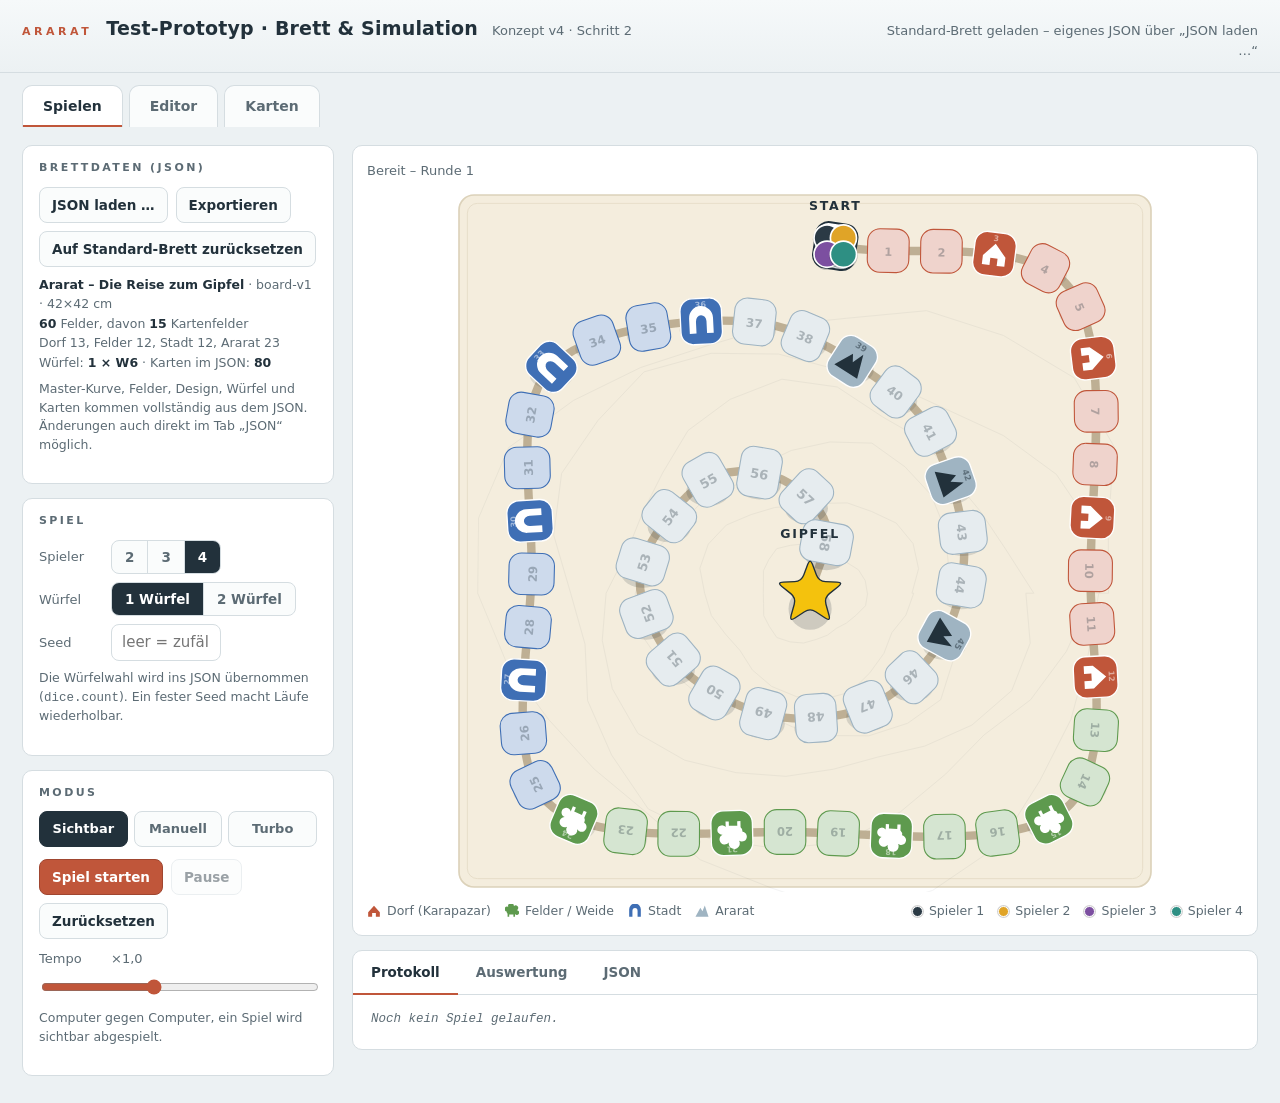
==== simulation/index.html @ 4f0203dd "Editor: Randlinie bis Faktor 6 erlauben - Slider Randlinie (edStrokeWidth) max von 300 auf 600 erhoe" ====
<!DOCTYPE html>
<html lang="de">
<head>
<meta charset="UTF-8">
<meta name="viewport" content="width=device-width, initial-scale=1.0">
<title>Ararat – Test-Prototyp</title>
<style>
/* =========================================================
   css/stil.css  ·  Ararat Test-Prototyp
   Aus index.html ausgelagert, plus Navigation und Ansichten.
   ========================================================= */
  :root {
    --gletscher: #ECF1F3;      /* App-Hintergrund: kühles Hochgebirgslicht */
    --panel: #FFFFFF;
    --basalt: #22313B;         /* Tinte */
    --basalt-60: #5C6B74;
    --linie: #D5DDE1;
    --akzent: #C0563A;         /* Terrakotta, aus dem Spiel (Zone Dorf) */
    --akzent-dunkel: #A04630;
    --pergament: #F4EDDD;      /* Spielfläche */
    --pergament-rand: #DCD2BA;
    --gruen: #5E9A4E;
    --blau: #3F6FB5;
    --schnee: #9FB4C2;
    --ok: #3E7D4F;
    --warn: #A2542F;
    --radius: 10px;
    --mono: ui-monospace, "SF Mono", Menlo, Consolas, monospace;
  }
  * { box-sizing: border-box; }
  html, body { margin: 0; padding: 0; }
  body {
    background: var(--gletscher);
    color: var(--basalt);
    font: 15px/1.5 system-ui, -apple-system, "Segoe UI", sans-serif;
    min-height: 100vh;
  }
  button { font: inherit; }

  header.topbar {
    display: flex; align-items: baseline; gap: 14px; flex-wrap: wrap;
    padding: 14px 22px 12px;
    border-bottom: 1px solid var(--linie);
    background: linear-gradient(to bottom, #F6F9FA, var(--gletscher));
  }
  .eyebrow {
    font-size: 11px; letter-spacing: 0.32em; text-transform: uppercase;
    color: var(--akzent); font-weight: 700;
  }
  h1 { font-size: 19px; font-weight: 650; margin: 0; letter-spacing: 0.01em; }
  .topbar .sub { color: var(--basalt-60); font-size: 13px; }
  .topbar .spacer { flex: 1; }
  #status {
    font-size: 13px; color: var(--basalt-60); font-variant-numeric: tabular-nums;
    max-width: 46ch; text-align: right;
  }
  #status.ok { color: var(--ok); }
  #status.fehler { color: var(--warn); }

  .layout {
    display: grid; grid-template-columns: 312px minmax(0, 1fr);
    gap: 18px; padding: 18px 22px 28px; align-items: start;
    max-width: 1480px; margin: 0 auto;
  }
  @media (max-width: 960px) { .layout { grid-template-columns: 1fr; } }

  aside.steuerung { display: flex; flex-direction: column; gap: 14px; }
  .block {
    background: var(--panel); border: 1px solid var(--linie);
    border-radius: var(--radius); padding: 14px 16px 16px;
  }
  .block h2 {
    margin: 0 0 10px; font-size: 11px; font-weight: 700;
    letter-spacing: 0.22em; text-transform: uppercase; color: var(--basalt-60);
  }
  .zeile { display: flex; gap: 8px; align-items: center; flex-wrap: wrap; margin-bottom: 8px; }
  .zeile:last-child { margin-bottom: 0; }
  .zeile label.feldname { font-size: 13px; color: var(--basalt-60); min-width: 64px; }

  .btn {
    appearance: none; border: 1px solid var(--linie); background: #FAFCFC;
    color: var(--basalt); border-radius: 8px; padding: 7px 12px;
    cursor: pointer; font-size: 13.5px; font-weight: 550;
    transition: background .12s, border-color .12s, transform .05s;
  }
  .btn:hover { background: #F0F4F5; border-color: #C3CDD2; }
  .btn:active { transform: translateY(1px); }
  .btn:focus-visible { outline: 2px solid var(--akzent); outline-offset: 2px; }
  .btn.primaer { background: var(--akzent); border-color: var(--akzent-dunkel); color: #fff; }
  .btn.primaer:hover { background: var(--akzent-dunkel); }
  .btn:disabled { opacity: .45; cursor: default; transform: none; }
  .btn.breit { width: 100%; }

  .segment { display: inline-flex; border: 1px solid var(--linie); border-radius: 8px; overflow: hidden; background: #FAFCFC; }
  .segment button {
    border: none; background: transparent; padding: 6px 13px; cursor: pointer;
    font-size: 13.5px; color: var(--basalt-60); font-weight: 550;
    border-right: 1px solid var(--linie);
  }
  .segment button:last-child { border-right: none; }
  .segment button[aria-pressed="true"] { background: var(--basalt); color: #fff; }
  .segment button:focus-visible { outline: 2px solid var(--akzent); outline-offset: -2px; }

  input[type="text"], input[type="number"] {
    font: inherit; border: 1px solid var(--linie); border-radius: 8px;
    padding: 6px 10px; width: 110px; background: #fff; color: var(--basalt);
  }
  input[type="number"] { width: 92px; font-variant-numeric: tabular-nums; }
  input:focus-visible { outline: 2px solid var(--akzent); outline-offset: 1px; }
  input[type="range"] { width: 100%; accent-color: var(--akzent); }

  .hinweis { font-size: 12.5px; color: var(--basalt-60); margin-top: 8px; }
  .boardinfo { font-size: 12.5px; color: var(--basalt-60); line-height: 1.55; font-variant-numeric: tabular-nums; }
  .boardinfo b { color: var(--basalt); font-weight: 600; }

  .modus-tabs { display: flex; gap: 6px; margin-bottom: 12px; }
  .modus-tabs button {
    flex: 1; border: 1px solid var(--linie); background: #FAFCFC; border-radius: 8px;
    padding: 7px 4px; cursor: pointer; font-size: 13px; font-weight: 600; color: var(--basalt-60);
  }
  .modus-tabs button[aria-pressed="true"] { background: var(--basalt); border-color: var(--basalt); color: #fff; }
  .modus-panel { display: none; }
  .modus-panel.aktiv { display: block; }

  main.buehne { display: flex; flex-direction: column; gap: 14px; min-width: 0; }
  .brett-wrap {
    position: relative; background: var(--panel); border: 1px solid var(--linie);
    border-radius: var(--radius); padding: 14px;
  }
  .spielstand {
    display: flex; gap: 16px; flex-wrap: wrap; align-items: center;
    font-size: 13px; color: var(--basalt-60); margin-bottom: 8px;
    font-variant-numeric: tabular-nums; min-height: 22px;
  }
  .spielstand .chip { display: inline-flex; align-items: center; gap: 6px; }
  .chip .punkt { width: 11px; height: 11px; border-radius: 50%; display: inline-block; border: 1.5px solid rgba(255,255,255,.9); box-shadow: 0 0 0 1px rgba(0,0,0,.18); }
  .chip.dran { color: var(--basalt); font-weight: 650; }

  #brett { display: block; width: 100%; height: auto; max-height: 78vh; margin: 0 auto; }

  .legende { display: flex; gap: 14px; flex-wrap: wrap; margin-top: 10px; font-size: 12.5px; color: var(--basalt-60); }
  .legende .eintrag { display: inline-flex; align-items: center; gap: 6px; }
  .legende svg { display: block; }

  .karten-overlay {
    position: absolute; top: 22px; right: 22px; width: 252px;
    background: #fff; border: 1px solid var(--linie); border-radius: 12px;
    box-shadow: 0 10px 28px rgba(34,49,59,.16);
    overflow: hidden; opacity: 0; transform: translateY(-6px);
    transition: opacity .18s, transform .18s; pointer-events: none;
  }
  .karten-overlay.sichtbar { opacity: 1; transform: none; }
  .karten-overlay .kopf { display: flex; align-items: center; gap: 8px; padding: 9px 12px; color: #fff; font-weight: 650; font-size: 13.5px; }
  .karten-overlay .kopf svg { flex: none; }
  .karten-overlay .inhalt { padding: 11px 13px 13px; font-size: 13.5px; }
  .karten-overlay .effekt { font-family: var(--mono); font-size: 12px; color: var(--basalt-60); margin-top: 7px; }

  .tabs { background: var(--panel); border: 1px solid var(--linie); border-radius: var(--radius); }
  .tabs .tableiste { display: flex; border-bottom: 1px solid var(--linie); }
  .tabs .tableiste button {
    border: none; background: transparent; padding: 11px 18px; cursor: pointer;
    font-size: 13.5px; font-weight: 600; color: var(--basalt-60);
    border-bottom: 2px solid transparent; margin-bottom: -1px;
  }
  .tabs .tableiste button[aria-pressed="true"] { color: var(--basalt); border-bottom-color: var(--akzent); }
  .tab-panel { display: none; padding: 14px 18px 18px; }
  .tab-panel.aktiv { display: block; }

  #protokoll { font-family: var(--mono); font-size: 12.5px; line-height: 1.75; max-height: 300px; overflow-y: auto; }
  #protokoll .z { white-space: pre-wrap; }
  #protokoll .z.karte { color: var(--akzent-dunkel); }
  #protokoll .z.sieg { color: var(--ok); font-weight: 700; }
  #protokoll .leer, .leer { color: var(--basalt-60); font-style: italic; font-family: inherit; }

  .stat-kacheln { display: grid; grid-template-columns: repeat(auto-fit, minmax(150px, 1fr)); gap: 10px; margin-bottom: 16px; }
  .stat-kachel { border: 1px solid var(--linie); border-radius: 10px; padding: 10px 12px; background: #FAFCFC; }
  .stat-kachel .wert { font-size: 21px; font-weight: 700; font-variant-numeric: tabular-nums; }
  .stat-kachel .label { font-size: 11.5px; color: var(--basalt-60); letter-spacing: .04em; }

  table.vergleich { border-collapse: collapse; width: 100%; font-size: 13.5px; font-variant-numeric: tabular-nums; }
  table.vergleich th, table.vergleich td { text-align: right; padding: 6px 10px; border-bottom: 1px solid var(--linie); }
  table.vergleich th:first-child, table.vergleich td:first-child { text-align: left; color: var(--basalt-60); font-weight: 500; }
  table.vergleich thead th { color: var(--basalt); font-weight: 700; border-bottom: 2px solid var(--basalt); }
  table.vergleich td.best { color: var(--ok); font-weight: 650; }

  .histo-bereich { display: grid; grid-template-columns: repeat(auto-fit, minmax(260px, 1fr)); gap: 18px; margin-top: 18px; }
  .histo h3 { font-size: 12px; margin: 0 0 8px; letter-spacing: .08em; text-transform: uppercase; color: var(--basalt-60); }
  .histo .balken-wrap { display: flex; align-items: flex-end; gap: 2px; height: 110px; border-bottom: 1px solid var(--linie); padding-bottom: 1px; }
  .histo .balken { flex: 1; background: var(--schnee); border-radius: 2px 2px 0 0; min-width: 3px; position: relative; }
  .histo .balken.akzent { background: var(--akzent); }
  .histo .achse { display: flex; justify-content: space-between; font-size: 10.5px; color: var(--basalt-60); margin-top: 4px; font-family: var(--mono); }

  #jsonEditor {
    width: 100%; min-height: 320px; font-family: var(--mono); font-size: 12px; line-height: 1.55;
    border: 1px solid var(--linie); border-radius: 8px; padding: 10px; color: var(--basalt);
    background: #FBFDFD; resize: vertical;
  }
  #jsonEditor:focus-visible { outline: 2px solid var(--akzent); }
  .editor-leiste { display: flex; gap: 8px; align-items: center; margin-top: 10px; flex-wrap: wrap; }
  #editorMeldung { font-size: 13px; }
  #editorMeldung.ok { color: var(--ok); } #editorMeldung.fehler { color: var(--warn); }

  #turboFortschritt { font-size: 13px; color: var(--basalt-60); font-variant-numeric: tabular-nums; min-height: 18px; }

  @media (prefers-reduced-motion: reduce) {
    .karten-overlay { transition: none; }
  }

/* ---------- Hauptnavigation: Spielen / Editor / Karten ---------- */
.hauptnav {
  display: flex; gap: 6px; max-width: 1480px; margin: 0 auto;
  padding: 12px 22px 0; flex-wrap: wrap;
}
.hauptnav button {
  border: 1px solid var(--linie); border-bottom: none; background: #FAFCFC;
  border-radius: 10px 10px 0 0; padding: 10px 20px; cursor: pointer;
  font-size: 14px; font-weight: 650; color: var(--basalt-60);
}
.hauptnav button:hover { background: #F0F4F5; }
.hauptnav button[aria-pressed="true"] {
  background: var(--panel); color: var(--basalt);
  box-shadow: inset 0 -2px 0 var(--akzent);
}
.hauptnav button:focus-visible { outline: 2px solid var(--akzent); outline-offset: 2px; }

.ansicht { display: none; }
.ansicht.aktiv { display: block; }

/* ---------- Editor- und Karten-Ansicht (Platzhalter in Schritt 1) ---------- */
.platzhalter { max-width: 1480px; margin: 0 auto; padding: 18px 22px 28px; }
.platzhalter .block { max-width: 720px; }

.ed-zeile {
  display: flex; justify-content: space-between; gap: 16px;
  padding: 7px 0; border-bottom: 1px solid var(--linie); font-size: 13.5px;
}
.ed-zeile:last-child { border-bottom: none; }
.ed-label { color: var(--basalt-60); }
.ed-wert { font-variant-numeric: tabular-nums; font-weight: 600; }

.bereich-chips { display: flex; gap: 8px; flex-wrap: wrap; margin-bottom: 6px; }
.bereich-chip {
  display: inline-flex; align-items: center; border-radius: 999px;
  padding: 6px 14px; font-size: 13px; font-weight: 600;
}


/* ---------- Editor (Teil 2) ---------- */
.zone-color { width: 28px; height: 22px; padding: 0; border: 1px solid var(--linie); border-radius: 5px; background: none; cursor: pointer; flex: none; }
.zone-color::-webkit-color-swatch-wrapper { padding: 2px; }
.zone-color::-webkit-color-swatch { border: none; border-radius: 3px; }
.zone-color::-moz-color-swatch { border: none; border-radius: 3px; }
.zone-swatch { width: 13px; height: 13px; border-radius: 3px; display: inline-block; border: 1px solid rgba(0,0,0,.15); flex: none; }
.zone-name { min-width: 70px; }
#edZonen .zeile { margin-bottom: 6px; }
.zeile input[type="range"] { flex: 1 1 80px; width: auto; }
.ed-wertchen { font-variant-numeric: tabular-nums; font-size: 12.5px; color: var(--basalt-60); min-width: 40px; text-align: right; }
#editorBrett { display: block; width: 100%; height: auto; max-height: 78vh; margin: 0 auto; touch-action: none; }
#editorBrett .handle { cursor: grab; }
#editorBrett .handle:active { cursor: grabbing; }
#ansicht-editor .segment button { font-size: 12px; padding: 6px 9px; }

/* ---------- Kartenliste (Teil 3) ---------- */
.karten-bereich { max-width: 1480px; margin: 0 auto; padding: 18px 22px 28px; }
.karten-kopf { display: flex; gap: 12px; align-items: center; flex-wrap: wrap; margin-bottom: 14px; }
.karten-export { display: flex; gap: 8px; align-items: center; flex-wrap: wrap; margin-bottom: 14px; }
.karten-export-titel { font-size: 13px; color: var(--basalt-60); }
.karten-export-status { font-size: 13px; color: var(--akzent); font-weight: 600; }
#lnkKurdishTts { display: inline-flex; align-items: center; text-decoration: none; }
.karten-filter { display: flex; gap: 8px; flex-wrap: wrap; }
.filter-chip { border: 1px solid var(--linie); background: #FAFCFC; border-radius: 999px; padding: 6px 14px; cursor: pointer; font-size: 13px; font-weight: 600; color: var(--basalt-60); display: inline-flex; align-items: center; gap: 7px; }
.filter-chip:hover { background: #F0F4F5; }
.filter-chip[aria-pressed="true"] { background: var(--basalt); border-color: var(--basalt); color: #fff; }
.filter-chip .swatch { width: 11px; height: 11px; border-radius: 50%; display: inline-block; }

.karten-gitter { display: grid; grid-template-columns: repeat(auto-fill, minmax(230px, 1fr)); gap: 12px; }
.karte { text-align: left; padding: 0; border: 1px solid var(--linie); border-radius: 10px; overflow: hidden; background: var(--panel); cursor: pointer; font: inherit; color: inherit; display: flex; flex-direction: column; }
.karte:hover { border-color: #C3CDD2; box-shadow: 0 4px 14px rgba(34,49,59,.08); }
.karte:focus-visible { outline: 2px solid var(--akzent); outline-offset: 2px; }
.karte .karte-kopf { display: flex; justify-content: space-between; align-items: center; gap: 8px; padding: 8px 11px; font-weight: 650; font-size: 13px; }
.karte .karte-effekt { font-family: var(--mono); font-size: 12px; font-weight: 600; flex: none; }
.karte .karte-body { padding: 9px 11px 11px; display: flex; flex-direction: column; gap: 5px; }
.karte .karte-id { font-family: var(--mono); font-size: 11px; color: var(--basalt-60); }
.karte .karte-text { font-size: 12.5px; line-height: 1.4; display: flex; gap: 6px; }
.karte .karte-text .lang { font-size: 10px; font-weight: 700; color: var(--basalt-60); min-width: 24px; letter-spacing: .06em; padding-top: 2px; flex: none; }
.karte .karte-text .txt { overflow: hidden; text-overflow: ellipsis; display: -webkit-box; -webkit-line-clamp: 2; -webkit-box-orient: vertical; }

.karte-modal { position: fixed; inset: 0; background: rgba(34,49,59,.42); display: flex; align-items: center; justify-content: center; padding: 20px; z-index: 50; }
.karte-modal[hidden] { display: none; }
.karte-dialog { background: var(--panel); border-radius: 14px; width: min(560px, 100%); max-height: 90vh; overflow: auto; box-shadow: 0 18px 50px rgba(34,49,59,.3); }
.karte-dialog-kopf { padding: 14px 18px; border-bottom: 1px solid var(--linie); font-weight: 700; }
.karte-dialog-inhalt { padding: 16px 18px; display: flex; flex-direction: column; gap: 12px; }
.kd-reihe { display: flex; gap: 12px; flex-wrap: wrap; }
.kd-reihe .kd-feld { flex: 1 1 120px; }
.kd-feld { display: flex; flex-direction: column; gap: 4px; }
.kd-feld label { font-size: 12px; font-weight: 600; color: var(--basalt-60); letter-spacing: .03em; }
.karte-dialog select, .karte-dialog input[type="text"], .karte-dialog input[type="number"], .karte-dialog textarea { font: inherit; border: 1px solid var(--linie); border-radius: 8px; padding: 7px 10px; background: #fff; color: var(--basalt); width: 100%; }
.karte-dialog textarea { min-height: 52px; resize: vertical; line-height: 1.45; }
.karte-dialog input:focus-visible, .karte-dialog select:focus-visible, .karte-dialog textarea:focus-visible { outline: 2px solid var(--akzent); outline-offset: 1px; }
.karte-dialog-fuss { display: flex; gap: 8px; align-items: center; padding: 12px 18px; border-top: 1px solid var(--linie); }
#kdLoeschen { color: var(--warn); }
.kd-lang-kopf { display: flex; align-items: center; justify-content: space-between; gap: 8px; }
.kd-lang-knoepfe { display: flex; align-items: center; gap: 6px; }
.kd-kopier-btn { font: inherit; font-size: 12px; cursor: pointer; border: 1px solid var(--linie); border-radius: 8px; padding: 3px 10px; background: #fff; color: var(--basalt); }
.kd-kopier-btn:hover { border-color: var(--akzent); color: var(--akzent); }
.kd-kopier-btn.kopiert { background: var(--akzent); color: #fff; border-color: var(--akzent); }
.tts-btn { display: inline-flex; align-items: center; gap: 5px; font: inherit; font-size: 12px; cursor: pointer; border: 1px solid var(--linie); border-radius: 8px; padding: 3px 10px; background: #fff; color: var(--basalt); }
.tts-btn .tts-ico { font-size: 11px; line-height: 1; }
.tts-btn.aktiv { border-color: var(--akzent); color: var(--akzent); font-weight: 600; }
.tts-btn.aktiv:hover { background: var(--akzent); color: #fff; }
.tts-btn.spielt { background: var(--akzent); color: #fff; border-color: var(--akzent); }
.tts-btn.fehlt { opacity: .42; cursor: not-allowed; }
</style>
</head>
<body>

<header class="topbar">
  <span class="eyebrow">Ararat</span>
  <h1>Test-Prototyp · Brett &amp; Simulation</h1>
  <span class="sub">Konzept v4 · Schritt 2</span>
  <span class="spacer"></span>
  <span id="status">Standard-Brett geladen</span>
</header>

<nav class="hauptnav" role="tablist" aria-label="Ansicht">
  <button id="navSpiel" aria-pressed="true">Spielen</button>
  <button id="navEditor" aria-pressed="false">Editor</button>
  <button id="navKarten" aria-pressed="false">Karten</button>
</nav>

<!-- ============ Ansicht 1: Spielen / Simulieren ============ -->
<div class="ansicht aktiv" id="ansicht-spiel">
  <div class="layout">

    <aside class="steuerung">

      <section class="block">
        <h2>Brettdaten (JSON)</h2>
        <div class="zeile">
          <button class="btn" id="btnLaden">JSON laden …</button>
          <button class="btn" id="btnExport">Exportieren</button>
          <button class="btn" id="btnReset">Auf Standard-Brett zurücksetzen</button>
          <input type="file" id="dateiInput" accept=".json,application/json" hidden>
        </div>
        <div class="boardinfo" id="boardInfo"></div>
        <p class="hinweis">Master-Kurve, Felder, Design, Würfel und Karten kommen vollständig aus dem JSON. Änderungen auch direkt im Tab „JSON“ möglich.</p>
      </section>

      <section class="block">
        <h2>Spiel</h2>
        <div class="zeile">
          <label class="feldname">Spieler</label>
          <div class="segment" id="segSpieler" role="group" aria-label="Spieleranzahl">
            <button data-n="2" aria-pressed="false">2</button>
            <button data-n="3" aria-pressed="false">3</button>
            <button data-n="4" aria-pressed="true">4</button>
          </div>
        </div>
        <div class="zeile">
          <label class="feldname">Würfel</label>
          <div class="segment" id="segWuerfel" role="group" aria-label="Würfelanzahl">
            <button data-n="1" aria-pressed="true">1 Würfel</button>
            <button data-n="2" aria-pressed="false">2 Würfel</button>
          </div>
        </div>
        <div class="zeile">
          <label class="feldname" for="seedInput">Seed</label>
          <input type="text" id="seedInput" placeholder="leer = zufällig" autocomplete="off">
        </div>
        <p class="hinweis">Die Würfelwahl wird ins JSON übernommen (<code>dice.count</code>). Ein fester Seed macht Läufe wiederholbar.</p>
      </section>

      <section class="block">
        <h2>Modus</h2>
        <div class="modus-tabs" role="tablist">
          <button id="modAuto" aria-pressed="true">Sichtbar</button>
          <button id="modManuell" aria-pressed="false">Manuell</button>
          <button id="modTurbo" aria-pressed="false">Turbo</button>
        </div>

        <div class="modus-panel aktiv" id="panelAuto">
          <div class="zeile">
            <button class="btn primaer" id="btnAutoStart">Spiel starten</button>
            <button class="btn" id="btnAutoPause" disabled>Pause</button>
            <button class="btn" id="btnAutoReset">Zurücksetzen</button>
          </div>
          <div class="zeile" style="margin-top:10px">
            <label class="feldname" for="speedSlider">Tempo</label>
            <span id="speedAnzeige" style="font-variant-numeric:tabular-nums;font-size:13px;color:var(--basalt-60)">×1,0</span>
          </div>
          <input type="range" id="speedSlider" min="0" max="100" value="40" aria-label="Abspielgeschwindigkeit">
          <p class="hinweis">Computer gegen Computer, ein Spiel wird sichtbar abgespielt.</p>
        </div>

        <div class="modus-panel" id="panelManuell">
          <div class="zeile">
            <button class="btn primaer breit" id="btnWurf">Würfeln</button>
          </div>
          <div class="zeile">
            <button class="btn breit" id="btnManuellReset">Zurücksetzen</button>
          </div>
          <p class="hinweis">Jeder Klick führt den Zug des Spielers aus, der gerade dran ist – zum Selbst-Testen am Bildschirm.</p>
        </div>

        <div class="modus-panel" id="panelTurbo">
          <div class="zeile">
            <label class="feldname" for="turboAnzahl">Partien</label>
            <input type="number" id="turboAnzahl" min="10" max="100000" step="10" value="500">
          </div>
          <div class="zeile">
            <button class="btn primaer breit" id="btnTurbo">Turbo starten</button>
          </div>
          <div class="zeile">
            <button class="btn breit" id="btnVergleich">Vergleich: 1 vs. 2 Würfel</button>
          </div>
          <div id="turboFortschritt"></div>
          <p class="hinweis">Rechnet viele Partien ohne Animation durch und füllt die Auswertung. Der Vergleich nutzt für beide Varianten dieselbe Partienzahl und denselben Seed.</p>
        </div>
      </section>

    </aside>

    <main class="buehne">

      <div class="brett-wrap">
        <div class="spielstand" id="spielstand"></div>
        <svg id="brett" viewBox="0 0 840 900" role="img" aria-label="Spielbrett: Spirale zum Gipfel des Ararat"></svg>
        <div class="legende" id="legende"></div>

        <div class="karten-overlay" id="kartenOverlay" aria-live="polite">
          <div class="kopf" id="kartenKopf"></div>
          <div class="inhalt">
            <div id="kartenText"></div>
            <div class="effekt" id="kartenEffekt"></div>
          </div>
        </div>
      </div>

      <div class="tabs">
        <div class="tableiste" role="tablist">
          <button id="tabProtokoll" aria-pressed="true">Protokoll</button>
          <button id="tabAuswertung" aria-pressed="false">Auswertung</button>
          <button id="tabJson" aria-pressed="false">JSON</button>
        </div>

        <div class="tab-panel aktiv" id="panelProtokoll">
          <div id="protokoll"><div class="leer">Noch kein Spiel gelaufen.</div></div>
        </div>

        <div class="tab-panel" id="panelAuswertung">
          <div id="auswertung"><div class="leer">Noch keine Auswertung. Im Turbo-Modus Partien durchrechnen oder ein sichtbares Spiel zu Ende spielen.</div></div>
        </div>

        <div class="tab-panel" id="panelJson">
          <textarea id="jsonEditor" spellcheck="false" aria-label="Brettdefinition als JSON"></textarea>
          <div class="editor-leiste">
            <button class="btn primaer" id="btnJsonAnwenden">Übernehmen</button>
            <button class="btn" id="btnJsonZuruecksetzen">Auf aktiven Stand zurücksetzen</button>
            <span id="editorMeldung"></span>
          </div>
        </div>
      </div>

    </main>
  </div>
</div>

<!-- ============ Ansicht 2: Spieleditor ============ -->
<div class="ansicht" id="ansicht-editor">
  <div class="layout">
    <aside class="steuerung">

      <section class="block">
        <h2>Felder</h2>
        <div class="zeile">
          <label class="feldname" for="edFeldzahl">Felder gesamt</label>
          <input type="number" id="edFeldzahl" min="2" max="200" step="1">
        </div>
        <p class="hinweis" id="edFeldInfo"></p>
        <p class="hinweis">Mehr oder weniger Felder werden am Ende vor dem Gipfel ergänzt bzw. entfernt. Einzelnes Feld auf der Karte antippen: Kartenfeld an/aus (Start und Gipfel ausgenommen).</p>
      </section>

      <section class="block">
        <h2>Bereiche aufteilen</h2>
        <div id="edZonen"></div>
        <div class="zeile"><button class="btn" id="edZonenGleich">Gleichmäßig aufteilen</button></div>
        <p class="hinweis">Anteil je Bereich in Prozent. Die Felder werden in der Reihenfolge der Bereiche auf die Gruppen verteilt; die Summe wird automatisch normiert. „Gleichmäßig aufteilen“ setzt alle Bereiche auf den gleichen Anteil (bei vier Bereichen je 25 %).</p>
      </section>

      <section class="block">
        <h2>Kacheln</h2>
        <div class="zeile"><label class="feldname" for="edTileSize">Größe</label><input type="range" id="edTileSize" min="2" max="10" step="0.1"><span class="ed-wertchen" id="edTileSizeW"></span></div>
        <div class="zeile"><label class="feldname" for="edCorner">Rundung</label><input type="range" id="edCorner" min="0" max="50" step="1"><span class="ed-wertchen" id="edCornerW"></span></div>
        <div class="zeile"><label class="feldname" for="edGap">Abstand</label><input type="range" id="edGap" min="0" max="50" step="1"><span class="ed-wertchen" id="edGapW"></span></div>
        <div class="zeile"><label class="feldname" for="edStrokeWidth">Randlinie</label><input type="range" id="edStrokeWidth" min="0" max="600" step="5"><span class="ed-wertchen" id="edStrokeWidthW"></span></div>
        <div class="zeile"><label class="feldname" for="edIconScale">Icon-Größe</label><input type="range" id="edIconScale" min="30" max="250" step="5"><span class="ed-wertchen" id="edIconScaleW"></span></div>
        <div class="zeile"><label class="feldname" for="edZielColor">Zielfeld</label><input type="color" class="zone-color" id="edZielColor"><span class="ed-wertchen" id="edZielColorW"></span></div>
        <div class="zeile">
          <label class="feldname">Ausrichtung</label>
          <div class="segment" id="edOrient" role="group" aria-label="Ausrichtung der Kacheln">
            <button data-v="tangent" aria-pressed="true">Kurve folgend</button>
            <button data-v="fixed" aria-pressed="false">fest</button>
          </div>
        </div>
        <div class="zeile">
          <label class="feldname" for="edStroke">Weglinie</label>
          <input type="checkbox" id="edStroke">
        </div>
        <div class="zeile"><label class="feldname" for="edWegWidth">Linienstärke</label><input type="range" id="edWegWidth" min="0" max="50" step="1"><span class="ed-wertchen" id="edWegWidthW"></span></div>
        <div class="zeile"><label class="feldname" for="edWegColor">Linienfarbe</label><input type="color" class="zone-color" id="edWegColor"><span class="ed-wertchen" id="edWegColorW"></span></div>
      </section>

      <section class="block">
        <h2>Master-Pfad</h2>
        <div class="zeile"><label class="feldname" for="edTension">Rundheit</label><input type="range" id="edTension" min="0" max="100" step="1"><span class="ed-wertchen" id="edTensionW"></span></div>
        <p class="hinweis">Punkte auf der Karte ziehen, um den Weg zu formen. Antippen wählt einen Punkt aus.</p>
        <div class="zeile">
          <button class="btn" id="edPunktAdd">Punkt hinzufügen</button>
          <button class="btn" id="edPunktDel" disabled>Punkt löschen</button>
        </div>
        <div class="zeile" id="edHoeheZeile" style="display:none">
          <label class="feldname" for="edHoehe">Höhe h</label>
          <input type="range" id="edHoehe" min="0" max="100" step="1"><span class="ed-wertchen" id="edHoeheW"></span>
        </div>
        <p class="hinweis" id="edPunktInfo">Kein Punkt ausgewählt – einen Punkt antippen.</p>
      </section>

      <section class="block">
        <h2>Export</h2>
        <button class="btn primaer" id="edSvgExport">SVG-Spielfeld exportieren</button>
        <p class="hinweis">Felder und – falls aktiv – die Weglinie als skalierbares SVG im Format des Spielfelds (cm), Hintergrund transparent, ohne Feldnummern. Kartenfeld-Icons werden mit exportiert.</p>
        <button class="btn" id="edPngExport">PNG-Spielfeld exportieren (2048×2048)</button>
        <p class="hinweis">Gleicher Inhalt als PNG mit transparentem Hintergrund, quadratisch 2048×2048 px (2K). Das Spielfeld wird unverzerrt eingepasst; der Rand bleibt transparent.</p>
      </section>

    </aside>

    <main class="buehne">
      <div class="brett-wrap">
        <svg id="editorBrett" viewBox="0 0 840 900" role="img" aria-label="Editor: Master-Pfad und Felder"></svg>
      </div>
    </main>
  </div>
</div>

<!-- ============ Ansicht 3: Kartenliste (dreisprachig) ============ -->
<div class="ansicht" id="ansicht-karten">
  <div class="karten-bereich">
    <div class="karten-kopf">
      <div class="karten-filter" id="kartenFilter" role="group" aria-label="Filter nach Bereich"></div>
      <span style="flex:1"></span>
      <button class="btn primaer" id="btnKarteNeu">+ Karte</button>
    </div>
    <div class="karten-export" role="group" aria-label="Texte in Zwischenablage kopieren">
      <span class="karten-export-titel">Texte kopieren (Dateiname + Text):</span>
      <button class="btn" id="btnExportKr" data-lang="kr">Kurmancî</button>
      <button class="btn" id="btnExportDe" data-lang="de">Deutsch</button>
      <button class="btn" id="btnExportTr" data-lang="tr">Türkisch</button>
      <span class="karten-export-status" id="exportStatus" aria-live="polite"></span>
      <span style="flex:1"></span>
      <a class="btn" id="lnkKurdishTts" href="https://www.kurdishtts.com/tts" target="_blank" rel="noopener noreferrer">Kurdish TTS öffnen ↗</a>
    </div>
    <div class="karten-gitter" id="kartenGitter"></div>
  </div>

  <div class="karte-modal" id="karteModal" hidden>
    <div class="karte-dialog" role="dialog" aria-modal="true" aria-label="Karte bearbeiten">
      <div class="karte-dialog-kopf" id="kdKopf">Karte bearbeiten</div>
      <div class="karte-dialog-inhalt">
        <div class="kd-reihe">
          <div class="kd-feld">
            <label for="kdBereich">Bereich</label>
            <select id="kdBereich"></select>
          </div>
          <div class="kd-feld">
            <label for="kdTyp">Typ</label>
            <select id="kdTyp">
              <option value="vorwaerts">Vorwärts (+N)</option>
              <option value="rueckwaerts">Rückwärts (−N)</option>
              <option value="aussetzen">Aussetzen</option>
              <option value="erneut">Erneut würfeln</option>
              <option value="vor_zu_naechstem">Vor zum Nächsten</option>
              <option value="tausch_hinterster">Platz mit Hinterstem tauschen</option>
              <option value="tausch_fuehrender">Platz mit Führendem tauschen</option>
            </select>
          </div>
          <div class="kd-feld" style="flex:0 0 96px">
            <label for="kdWert">Wert</label>
            <input type="number" id="kdWert" min="1" step="1">
          </div>
        </div>
        <div class="kd-feld">
          <label for="kdId">id</label>
          <input type="text" id="kdId" autocomplete="off">
        </div>
        <div class="kd-feld">
          <div class="kd-lang-kopf">
            <label for="kdKmr">Kurmancî (gesprochen)</label>
            <div class="kd-lang-knoepfe">
              <button type="button" class="kd-kopier-btn" id="kopKr" data-lang="kr" title="Text kopieren">Kopieren</button>
              <button type="button" class="tts-btn fehlt" id="ttsKr" data-lang="kr" title="Audio abspielen"><span class="tts-ico">▶</span> Audio</button>
            </div>
          </div>
          <textarea id="kdKmr" spellcheck="false"></textarea>
        </div>
        <div class="kd-feld">
          <div class="kd-lang-kopf">
            <label for="kdDe">Deutsch (Spielleiter)</label>
            <div class="kd-lang-knoepfe">
              <button type="button" class="kd-kopier-btn" id="kopDe" data-lang="de" title="Text kopieren">Kopieren</button>
              <button type="button" class="tts-btn fehlt" id="ttsDe" data-lang="de" title="Audio abspielen"><span class="tts-ico">▶</span> Audio</button>
            </div>
          </div>
          <textarea id="kdDe"></textarea>
        </div>
        <div class="kd-feld">
          <div class="kd-lang-kopf">
            <label for="kdTr">Türkisch (Brücke)</label>
            <div class="kd-lang-knoepfe">
              <button type="button" class="kd-kopier-btn" id="kopTr" data-lang="tr" title="Text kopieren">Kopieren</button>
              <button type="button" class="tts-btn fehlt" id="ttsTr" data-lang="tr" title="Audio abspielen"><span class="tts-ico">▶</span> Audio</button>
            </div>
          </div>
          <textarea id="kdTr"></textarea>
        </div>
      </div>
      <div class="karte-dialog-fuss">
        <button class="btn" id="kdLoeschen">Löschen</button>
        <span style="flex:1"></span>
        <button class="btn primaer" id="kdSchliessen">Schließen</button>
      </div>
    </div>
  </div>
</div>

<!-- Eingebettetes Standard-Brett: Datenquelle ohne externen Fetch (laeuft per Doppelklick) -->
<script id="default-board" type="application/json">
{
  "meta": {
    "name": "Ararat – Die Reise zum Gipfel",
    "version": "board-v1",
    "beschreibung": "Standard-Brett (Konzept v4). Spirale mit 60 Feldern, 4 Bereiche, 15 Kartenfelder, je Bereich 20 Karten (inkl. spielerabhängiger Karten; je Bereich genau eine harte Strafkarte)."
  },
  "board": {
    "size": {
      "width": 42,
      "height": 42,
      "unit": "cm"
    },
    "path": {
      "curveType": "catmullRom",
      "closed": false,
      "tension": 0.5,
      "points": [
        {
          "x": 0.5430838811965216,
          "y": 0.07987622760591052,
          "h": 0
        },
        {
          "x": 0.8771774291992187,
          "y": 0.1396172387259347,
          "h": 0.019
        },
        {
          "x": 0.9065035865420387,
          "y": 0.5443616957891555,
          "h": 0.047
        },
        {
          "x": 0.8721579415457589,
          "y": 0.8803575788225446,
          "h": 0.08
        },
        {
          "x": 0.48480402628580727,
          "y": 0.9145541963123139,
          "h": 0.155
        },
        {
          "x": 0.1329131353469122,
          "y": 0.8722725277855283,
          "h": 0.196
        },
        {
          "x": 0.11066353207542783,
          "y": 0.5387176150367373,
          "h": 0.24
        },
        {
          "x": 0.1360359827677409,
          "y": 0.2547559102376302,
          "h": 0.285
        },
        {
          "x": 0.4207483564104353,
          "y": 0.18736534118652343,
          "h": 0.332
        },
        {
          "x": 0.6295381818498884,
          "y": 0.28795552934919083,
          "h": 0.381
        },
        {
          "x": 0.7000228881835937,
          "y": 0.3940350850423177,
          "h": 0.431
        },
        {
          "x": 0.7265298752557664,
          "y": 0.5259798322405134,
          "h": 0.483
        },
        {
          "x": 0.6907059442429315,
          "y": 0.647782461983817,
          "h": 0.536
        },
        {
          "x": 0.5899839492071243,
          "y": 0.7358984810965402,
          "h": 0.59
        },
        {
          "x": 0.44669952392578127,
          "y": 0.7475475492931548,
          "h": 0.646
        },
        {
          "x": 0.3155684334891183,
          "y": 0.6726335071382068,
          "h": 0.702
        },
        {
          "x": 0.2656429109119234,
          "y": 0.5431469145275297,
          "h": 0.76
        },
        {
          "x": 0.353741709391276,
          "y": 0.4178145635695685,
          "h": 0.818
        },
        {
          "x": 0.45655513945079984,
          "y": 0.4079933529808408,
          "h": 0.878
        },
        {
          "x": 0.5301741827101935,
          "y": 0.4768565223330543,
          "h": 0.939
        },
        {
          "x": 0.5072255452473958,
          "y": 0.5743926275344122,
          "h": 1
        }
      ]
    },
    "design": {
      "tileShape": "roundedRect",
      "tileSize": 0.062,
      "cornerRadius": 0.3,
      "tileGap": 0.22,
      "orientTiles": "tangent",
      "iconScale": 1,
      "zielColor": "#F4C20D",
      "pathStroke": {
        "show": true,
        "width": 0.012,
        "color": "#b8a98c"
      },
      "showFieldNumbers": true,
      "heightEmphasis": 0.18,
      "overrides": {
        "ziel": {
          "tileSize": 0.085,
          "cornerRadius": 0.5
        },
        "start": {
          "tileSize": 0.065
        }
      }
    },
    "fields": [
      {
        "index": 0,
        "zone": "dorf",
        "type": "start"
      },
      {
        "index": 1,
        "zone": "dorf",
        "type": "normal"
      },
      {
        "index": 2,
        "zone": "dorf",
        "type": "normal"
      },
      {
        "index": 3,
        "zone": "dorf",
        "type": "karte"
      },
      {
        "index": 4,
        "zone": "dorf",
        "type": "normal"
      },
      {
        "index": 5,
        "zone": "dorf",
        "type": "normal"
      },
      {
        "index": 6,
        "zone": "dorf",
        "type": "karte"
      },
      {
        "index": 7,
        "zone": "dorf",
        "type": "normal"
      },
      {
        "index": 8,
        "zone": "dorf",
        "type": "normal"
      },
      {
        "index": 9,
        "zone": "dorf",
        "type": "karte"
      },
      {
        "index": 10,
        "zone": "dorf",
        "type": "normal"
      },
      {
        "index": 11,
        "zone": "dorf",
        "type": "normal"
      },
      {
        "index": 12,
        "zone": "dorf",
        "type": "karte"
      },
      {
        "index": 13,
        "zone": "felder",
        "type": "normal"
      },
      {
        "index": 14,
        "zone": "felder",
        "type": "normal"
      },
      {
        "index": 15,
        "zone": "felder",
        "type": "karte"
      },
      {
        "index": 16,
        "zone": "felder",
        "type": "normal"
      },
      {
        "index": 17,
        "zone": "felder",
        "type": "normal"
      },
      {
        "index": 18,
        "zone": "felder",
        "type": "karte"
      },
      {
        "index": 19,
        "zone": "felder",
        "type": "normal"
      },
      {
        "index": 20,
        "zone": "felder",
        "type": "normal"
      },
      {
        "index": 21,
        "zone": "felder",
        "type": "karte"
      },
      {
        "index": 22,
        "zone": "felder",
        "type": "normal"
      },
      {
        "index": 23,
        "zone": "felder",
        "type": "normal"
      },
      {
        "index": 24,
        "zone": "felder",
        "type": "karte"
      },
      {
        "index": 25,
        "zone": "stadt",
        "type": "normal"
      },
      {
        "index": 26,
        "zone": "stadt",
        "type": "normal"
      },
      {
        "index": 27,
        "zone": "stadt",
        "type": "karte"
      },
      {
        "index": 28,
        "zone": "stadt",
        "type": "normal"
      },
      {
        "index": 29,
        "zone": "stadt",
        "type": "normal"
      },
      {
        "index": 30,
        "zone": "stadt",
        "type": "karte"
      },
      {
        "index": 31,
        "zone": "stadt",
        "type": "normal"
      },
      {
        "index": 32,
        "zone": "stadt",
        "type": "normal"
      },
      {
        "index": 33,
        "zone": "stadt",
        "type": "karte"
      },
      {
        "index": 34,
        "zone": "stadt",
        "type": "normal"
      },
      {
        "index": 35,
        "zone": "stadt",
        "type": "normal"
      },
      {
        "index": 36,
        "zone": "stadt",
        "type": "karte"
      },
      {
        "index": 37,
        "zone": "ararat",
        "type": "normal"
      },
      {
        "index": 38,
        "zone": "ararat",
        "type": "normal"
      },
      {
        "index": 39,
        "zone": "ararat",
        "type": "karte"
      },
      {
        "index": 40,
        "zone": "ararat",
        "type": "normal"
      },
      {
        "index": 41,
        "zone": "ararat",
        "type": "normal"
      },
      {
        "index": 42,
        "zone": "ararat",
        "type": "karte"
      },
      {
        "index": 43,
        "zone": "ararat",
        "type": "normal"
      },
      {
        "index": 44,
        "zone": "ararat",
        "type": "normal"
      },
      {
        "index": 45,
        "zone": "ararat",
        "type": "karte"
      },
      {
        "index": 46,
        "zone": "ararat",
        "type": "normal"
      },
      {
        "zone": "ararat",
        "type": "normal",
        "index": 47
      },
      {
        "zone": "ararat",
        "type": "normal",
        "index": 48
      },
      {
        "zone": "ararat",
        "type": "normal",
        "index": 49
      },
      {
        "zone": "ararat",
        "type": "normal",
        "index": 50
      },
      {
        "zone": "ararat",
        "type": "normal",
        "index": 51
      },
      {
        "zone": "ararat",
        "type": "normal",
        "index": 52
      },
      {
        "zone": "ararat",
        "type": "normal",
        "index": 53
      },
      {
        "zone": "ararat",
        "type": "normal",
        "index": 54
      },
      {
        "zone": "ararat",
        "type": "normal",
        "index": 55
      },
      {
        "zone": "ararat",
        "type": "normal",
        "index": 56
      },
      {
        "zone": "ararat",
        "type": "normal",
        "index": 57
      },
      {
        "zone": "ararat",
        "type": "normal",
        "index": 58
      },
      {
        "index": 59,
        "zone": "ararat",
        "type": "ziel"
      }
    ]
  },
  "zones": [
    {
      "id": "dorf",
      "name": "Dorf (Karapazar)",
      "color": "#C0563A",
      "symbol": "haus"
    },
    {
      "id": "felder",
      "name": "Felder / Weide",
      "color": "#5E9A4E",
      "symbol": "schaf"
    },
    {
      "id": "stadt",
      "name": "Stadt",
      "color": "#3F6FB5",
      "symbol": "tor"
    },
    {
      "id": "ararat",
      "name": "Ararat",
      "color": "#9FB4C2",
      "symbol": "berg"
    }
  ],
  "dice": {
    "count": 1,
    "faces": 6
  },
  "rules": {
    "exactFinish": false,
    "cardsChain": false,
    "maxRunden": 1000
  },
  "cards": [
    {
      "id": "dorf-01",
      "bereich": "dorf",
      "typ": "rueckwaerts",
      "wert": 5,
      "text_kmr": "",
      "text_de": "Ein altes Missverständnis flammt wieder auf – du musst zurück und es in Ruhe klären.",
      "text_tr": ""
    },
    {
      "id": "dorf-02",
      "bereich": "dorf",
      "typ": "vorwaerts",
      "wert": 1,
      "text_kmr": "",
      "text_de": "Frischer Çay am Morgen, leichter Schritt – 1 Feld vor.",
      "text_tr": ""
    },
    {
      "id": "dorf-03",
      "bereich": "dorf",
      "typ": "vorwaerts",
      "wert": 2,
      "text_kmr": "",
      "text_de": "Der Nachbar nimmt dich auf dem Traktor mit – 2 Felder vor.",
      "text_tr": ""
    },
    {
      "id": "dorf-04",
      "bereich": "dorf",
      "typ": "vorwaerts",
      "wert": 2,
      "text_kmr": "",
      "text_de": "Beim Brotbacken bekommst du ein warmes Fladenbrot mit – 2 Felder vor.",
      "text_tr": ""
    },
    {
      "id": "dorf-05",
      "bereich": "dorf",
      "typ": "vorwaerts",
      "wert": 3,
      "text_kmr": "",
      "text_de": "Eine Hochzeit zieht durchs Dorf, alle tanzen dich nach vorn – 3 Felder vor.",
      "text_tr": ""
    },
    {
      "id": "dorf-06",
      "bereich": "dorf",
      "typ": "vorwaerts",
      "wert": 1,
      "text_kmr": "",
      "text_de": "Die Großmutter steckt dir getrocknete Maulbeeren zu – 1 Feld vor.",
      "text_tr": ""
    },
    {
      "id": "dorf-07",
      "bereich": "dorf",
      "typ": "vorwaerts",
      "wert": 4,
      "text_kmr": "",
      "text_de": "Der Postwagen fährt genau deine Richtung – steig auf, 4 Felder vor.",
      "text_tr": ""
    },
    {
      "id": "dorf-08",
      "bereich": "dorf",
      "typ": "rueckwaerts",
      "wert": 1,
      "text_kmr": "",
      "text_de": "Du hilfst, einen Esel einzufangen – 1 Feld zurück.",
      "text_tr": ""
    },
    {
      "id": "dorf-09",
      "bereich": "dorf",
      "typ": "rueckwaerts",
      "wert": 2,
      "text_kmr": "",
      "text_de": "Langes Schwätzchen am Brunnen – 2 Felder zurück.",
      "text_tr": ""
    },
    {
      "id": "dorf-10",
      "bereich": "dorf",
      "typ": "rueckwaerts",
      "wert": 1,
      "text_kmr": "",
      "text_de": "Du vergisst den Korb und gehst noch einmal um – 1 Feld zurück.",
      "text_tr": ""
    },
    {
      "id": "dorf-11",
      "bereich": "dorf",
      "typ": "rueckwaerts",
      "wert": 3,
      "text_kmr": "",
      "text_de": "Ein Streit ums Weiderecht hält dich auf – 3 Felder zurück.",
      "text_tr": ""
    },
    {
      "id": "dorf-12",
      "bereich": "dorf",
      "typ": "rueckwaerts",
      "wert": 2,
      "text_kmr": "",
      "text_de": "Der Hofhund will unbedingt spielen – 2 Felder zurück.",
      "text_tr": ""
    },
    {
      "id": "dorf-13",
      "bereich": "dorf",
      "typ": "rueckwaerts",
      "wert": 3,
      "text_kmr": "",
      "text_de": "Du verzettelst dich beim Granatapfel-Pflücken – 3 Felder zurück.",
      "text_tr": ""
    },
    {
      "id": "dorf-14",
      "bereich": "dorf",
      "typ": "aussetzen",
      "wert": null,
      "text_kmr": "",
      "text_de": "Langer Besuch bei der Familie – einmal aussetzen.",
      "text_tr": ""
    },
    {
      "id": "dorf-15",
      "bereich": "dorf",
      "typ": "aussetzen",
      "wert": null,
      "text_kmr": "",
      "text_de": "Die Teekanne ist noch halb voll – du bleibst sitzen, einmal aussetzen.",
      "text_tr": ""
    },
    {
      "id": "dorf-16",
      "bereich": "dorf",
      "typ": "erneut",
      "wert": null,
      "text_kmr": "",
      "text_de": "Gute Nachricht aus dem Dorf – würfle gleich noch einmal.",
      "text_tr": ""
    },
    {
      "id": "dorf-17",
      "bereich": "dorf",
      "typ": "erneut",
      "wert": null,
      "text_kmr": "",
      "text_de": "Rückenwind und gute Laune – würfle gleich noch einmal.",
      "text_tr": ""
    },
    {
      "id": "dorf-18",
      "bereich": "dorf",
      "typ": "vor_zu_naechstem",
      "wert": null,
      "text_kmr": "",
      "text_de": "Du schließt dich dem Nachbarn an, der schon weiter ist – auf zum Nächsten vor dir.",
      "text_tr": ""
    },
    {
      "id": "dorf-19",
      "bereich": "dorf",
      "typ": "tausch_hinterster",
      "wert": null,
      "text_kmr": "",
      "text_de": "Du kehrst um und holst den Langsamsten ab – ihr tauscht die Plätze.",
      "text_tr": ""
    },
    {
      "id": "dorf-20",
      "bereich": "dorf",
      "typ": "tausch_fuehrender",
      "wert": null,
      "text_kmr": "",
      "text_de": "Eine Abkürzung über die Felder bringt dich nach ganz vorn – tausche mit dem Führenden.",
      "text_tr": ""
    },
    {
      "id": "felder-01",
      "bereich": "felder",
      "typ": "rueckwaerts",
      "wert": 6,
      "text_kmr": "",
      "text_de": "Ein Gewitter jagt die Herde auseinander – du läufst weit zurück, um sie zu sammeln.",
      "text_tr": ""
    },
    {
      "id": "felder-02",
      "bereich": "felder",
      "typ": "vorwaerts",
      "wert": 1,
      "text_kmr": "",
      "text_de": "Die Sonne wärmt den Pfad – 1 Feld vor.",
      "text_tr": ""
    },
    {
      "id": "felder-03",
      "bereich": "felder",
      "typ": "vorwaerts",
      "wert": 2,
      "text_kmr": "",
      "text_de": "Der Hütehund treibt dich flott voran – 2 Felder vor.",
      "text_tr": ""
    },
    {
      "id": "felder-04",
      "bereich": "felder",
      "typ": "vorwaerts",
      "wert": 2,
      "text_kmr": "",
      "text_de": "Frisches Quellwasser gibt neue Kraft – 2 Felder vor.",
      "text_tr": ""
    },
    {
      "id": "felder-05",
      "bereich": "felder",
      "typ": "vorwaerts",
      "wert": 3,
      "text_kmr": "",
      "text_de": "Trockener, fester Boden – du kommst gut voran, 3 Felder vor.",
      "text_tr": ""
    },
    {
      "id": "felder-06",
      "bereich": "felder",
      "typ": "vorwaerts",
      "wert": 1,
      "text_kmr": "",
      "text_de": "Ein Lamm tapst dir freudig hinterher – 1 Feld vor.",
      "text_tr": ""
    },
    {
      "id": "felder-07",
      "bereich": "felder",
      "typ": "vorwaerts",
      "wert": 4,
      "text_kmr": "",
      "text_de": "Jemand nimmt dich auf dem Heuwagen mit – 4 Felder vor.",
      "text_tr": ""
    },
    {
      "id": "felder-08",
      "bereich": "felder",
      "typ": "rueckwaerts",
      "wert": 1,
      "text_kmr": "",
      "text_de": "Ein Schaf hat sich verlaufen – 1 Feld zurück.",
      "text_tr": ""
    },
    {
      "id": "felder-09",
      "bereich": "felder",
      "typ": "rueckwaerts",
      "wert": 2,
      "text_kmr": "",
      "text_de": "Du flickst schnell den Weidezaun – 2 Felder zurück.",
      "text_tr": ""
    },
    {
      "id": "felder-10",
      "bereich": "felder",
      "typ": "rueckwaerts",
      "wert": 1,
      "text_kmr": "",
      "text_de": "Matschige Stelle, du suchst einen Umweg – 1 Feld zurück.",
      "text_tr": ""
    },
    {
      "id": "felder-11",
      "bereich": "felder",
      "typ": "rueckwaerts",
      "wert": 3,
      "text_kmr": "",
      "text_de": "Plötzlicher Regen, du suchst Schutz unterm Baum – 3 Felder zurück.",
      "text_tr": ""
    },
    {
      "id": "felder-12",
      "bereich": "felder",
      "typ": "rueckwaerts",
      "wert": 2,
      "text_kmr": "",
      "text_de": "Die Herde will partout nicht weiter – 2 Felder zurück.",
      "text_tr": ""
    },
    {
      "id": "felder-13",
      "bereich": "felder",
      "typ": "rueckwaerts",
      "wert": 3,
      "text_kmr": "",
      "text_de": "Du sammelst Kräuter und vergisst die Zeit – 3 Felder zurück.",
      "text_tr": ""
    },
    {
      "id": "felder-14",
      "bereich": "felder",
      "typ": "aussetzen",
      "wert": null,
      "text_kmr": "",
      "text_de": "Mittagsrast im Schatten – einmal aussetzen.",
      "text_tr": ""
    },
    {
      "id": "felder-15",
      "bereich": "felder",
      "typ": "aussetzen",
      "wert": null,
      "text_kmr": "",
      "text_de": "Du melkst noch die Ziegen – einmal aussetzen.",
      "text_tr": ""
    },
    {
      "id": "felder-16",
      "bereich": "felder",
      "typ": "erneut",
      "wert": null,
      "text_kmr": "",
      "text_de": "Der Weg ist frei und eben – würfle gleich noch einmal.",
      "text_tr": ""
    },
    {
      "id": "felder-17",
      "bereich": "felder",
      "typ": "erneut",
      "wert": null,
      "text_kmr": "",
      "text_de": "Ein guter Tag auf der Weide – würfle gleich noch einmal.",
      "text_tr": ""
    },
    {
      "id": "felder-18",
      "bereich": "felder",
      "typ": "vor_zu_naechstem",
      "wert": null,
      "text_kmr": "",
      "text_de": "Du folgst der Spur der Herde und holst zum Nächsten vor dir auf.",
      "text_tr": ""
    },
    {
      "id": "felder-19",
      "bereich": "felder",
      "typ": "tausch_hinterster",
      "wert": null,
      "text_kmr": "",
      "text_de": "Du gehst zurück und nimmst den Letzten an die Hand – ihr tauscht die Plätze.",
      "text_tr": ""
    },
    {
      "id": "felder-20",
      "bereich": "felder",
      "typ": "tausch_fuehrender",
      "wert": null,
      "text_kmr": "",
      "text_de": "Ein Reiter setzt dich vorn ab – tausche mit dem Führenden.",
      "text_tr": ""
    },
    {
      "id": "stadt-01",
      "bereich": "stadt",
      "typ": "rueckwaerts",
      "wert": 7,
      "text_kmr": "",
      "text_de": "Du verlierst deine Papiere und musst den ganzen Weg zum Amt zurück.",
      "text_tr": ""
    },
    {
      "id": "stadt-02",
      "bereich": "stadt",
      "typ": "vorwaerts",
      "wert": 1,
      "text_kmr": "",
      "text_de": "Grüne Ampel, freie Bahn – 1 Feld vor.",
      "text_tr": ""
    },
    {
      "id": "stadt-03",
      "bereich": "stadt",
      "typ": "vorwaerts",
      "wert": 2,
      "text_kmr": "",
      "text_de": "Auf dem Markt zeigt dir jemand eine Abkürzung – 2 Felder vor.",
      "text_tr": ""
    },
    {
      "id": "stadt-04",
      "bereich": "stadt",
      "typ": "vorwaerts",
      "wert": 2,
      "text_kmr": "",
      "text_de": "Der Dolmuş hält genau vor dir – 2 Felder vor.",
      "text_tr": ""
    },
    {
      "id": "stadt-05",
      "bereich": "stadt",
      "typ": "vorwaerts",
      "wert": 3,
      "text_kmr": "",
      "text_de": "Ein alter Freund nimmt dich im Auto mit – 3 Felder vor.",
      "text_tr": ""
    },
    {
      "id": "stadt-06",
      "bereich": "stadt",
      "typ": "vorwaerts",
      "wert": 1,
      "text_kmr": "",
      "text_de": "Frisch geröstete Maronen geben Schwung – 1 Feld vor.",
      "text_tr": ""
    },
    {
      "id": "stadt-07",
      "bereich": "stadt",
      "typ": "vorwaerts",
      "wert": 4,
      "text_kmr": "",
      "text_de": "Du erwischst die letzte Straßenbahn – 4 Felder vor.",
      "text_tr": ""
    },
    {
      "id": "stadt-08",
      "bereich": "stadt",
      "typ": "rueckwaerts",
      "wert": 1,
      "text_kmr": "",
      "text_de": "Du verläufst dich kurz in den Gassen – 1 Feld zurück.",
      "text_tr": ""
    },
    {
      "id": "stadt-09",
      "bereich": "stadt",
      "typ": "rueckwaerts",
      "wert": 2,
      "text_kmr": "",
      "text_de": "Lange Schlange beim Bäcker – 2 Felder zurück.",
      "text_tr": ""
    },
    {
      "id": "stadt-10",
      "bereich": "stadt",
      "typ": "rueckwaerts",
      "wert": 1,
      "text_kmr": "",
      "text_de": "Du bleibst an einem Schaufenster hängen – 1 Feld zurück.",
      "text_tr": ""
    },
    {
      "id": "stadt-11",
      "bereich": "stadt",
      "typ": "rueckwaerts",
      "wert": 3,
      "text_kmr": "",
      "text_de": "Stau in der Innenstadt – 3 Felder zurück.",
      "text_tr": ""
    },
    {
      "id": "stadt-12",
      "bereich": "stadt",
      "typ": "rueckwaerts",
      "wert": 2,
      "text_kmr": "",
      "text_de": "Der Bus hat Verspätung – 2 Felder zurück.",
      "text_tr": ""
    },
    {
      "id": "stadt-13",
      "bereich": "stadt",
      "typ": "rueckwaerts",
      "wert": 3,
      "text_kmr": "",
      "text_de": "Du handelst zu lange auf dem Basar – 3 Felder zurück.",
      "text_tr": ""
    },
    {
      "id": "stadt-14",
      "bereich": "stadt",
      "typ": "aussetzen",
      "wert": null,
      "text_kmr": "",
      "text_de": "Lange Wartenummer beim Amt – einmal aussetzen.",
      "text_tr": ""
    },
    {
      "id": "stadt-15",
      "bereich": "stadt",
      "typ": "aussetzen",
      "wert": null,
      "text_kmr": "",
      "text_de": "Du trinkst noch einen Kaffee mit Bekannten – einmal aussetzen.",
      "text_tr": ""
    },
    {
      "id": "stadt-16",
      "bereich": "stadt",
      "typ": "erneut",
      "wert": null,
      "text_kmr": "",
      "text_de": "Alles läuft glatt heute – würfle gleich noch einmal.",
      "text_tr": ""
    },
    {
      "id": "stadt-17",
      "bereich": "stadt",
      "typ": "erneut",
      "wert": null,
      "text_kmr": "",
      "text_de": "Du findest sofort den richtigen Weg – würfle gleich noch einmal.",
      "text_tr": ""
    },
    {
      "id": "stadt-18",
      "bereich": "stadt",
      "typ": "vor_zu_naechstem",
      "wert": null,
      "text_kmr": "",
      "text_de": "Du teilst dir ein Taxi mit dem, der vor dir ist – auf zum Nächsten.",
      "text_tr": ""
    },
    {
      "id": "stadt-19",
      "bereich": "stadt",
      "typ": "tausch_hinterster",
      "wert": null,
      "text_kmr": "",
      "text_de": "Du wartest bewusst auf den Letzten – ihr tauscht die Plätze.",
      "text_tr": ""
    },
    {
      "id": "stadt-20",
      "bereich": "stadt",
      "typ": "tausch_fuehrender",
      "wert": null,
      "text_kmr": "",
      "text_de": "Eine clevere Abkürzung durch die Passage – tausche mit dem Führenden.",
      "text_tr": ""
    },
    {
      "id": "ararat-01",
      "bereich": "ararat",
      "typ": "rueckwaerts",
      "wert": 9,
      "text_kmr": "",
      "text_de": "Ein schwerer Sturm zwingt dich weit den Berg hinab in Sicherheit.",
      "text_tr": ""
    },
    {
      "id": "ararat-02",
      "bereich": "ararat",
      "typ": "vorwaerts",
      "wert": 1,
      "text_kmr": "",
      "text_de": "Klare Luft, fester Tritt – 1 Feld vor.",
      "text_tr": ""
    },
    {
      "id": "ararat-03",
      "bereich": "ararat",
      "typ": "vorwaerts",
      "wert": 2,
      "text_kmr": "",
      "text_de": "Ein Hirte zeigt dir den sicheren Pfad – 2 Felder vor.",
      "text_tr": ""
    },
    {
      "id": "ararat-04",
      "bereich": "ararat",
      "typ": "vorwaerts",
      "wert": 2,
      "text_kmr": "",
      "text_de": "Die Morgensonne taut den Weg frei – 2 Felder vor.",
      "text_tr": ""
    },
    {
      "id": "ararat-05",
      "bereich": "ararat",
      "typ": "vorwaerts",
      "wert": 3,
      "text_kmr": "",
      "text_de": "Rückenwind treibt dich bergauf – 3 Felder vor.",
      "text_tr": ""
    },
    {
      "id": "ararat-06",
      "bereich": "ararat",
      "typ": "vorwaerts",
      "wert": 1,
      "text_kmr": "",
      "text_de": "Du findest einen festen Felsvorsprung – 1 Feld vor.",
      "text_tr": ""
    },
    {
      "id": "ararat-07",
      "bereich": "ararat",
      "typ": "vorwaerts",
      "wert": 4,
      "text_kmr": "",
      "text_de": "Ein guter Pfad führt dich rasch höher – 4 Felder vor.",
      "text_tr": ""
    },
    {
      "id": "ararat-08",
      "bereich": "ararat",
      "typ": "rueckwaerts",
      "wert": 1,
      "text_kmr": "",
      "text_de": "Loses Geröll rutscht weg – 1 Feld zurück.",
      "text_tr": ""
    },
    {
      "id": "ararat-09",
      "bereich": "ararat",
      "typ": "rueckwaerts",
      "wert": 2,
      "text_kmr": "",
      "text_de": "Nebel zieht auf, du gehst vorsichtig – 2 Felder zurück.",
      "text_tr": ""
    },
    {
      "id": "ararat-10",
      "bereich": "ararat",
      "typ": "rueckwaerts",
      "wert": 1,
      "text_kmr": "",
      "text_de": "Du schnürst die Schuhe neu – 1 Feld zurück.",
      "text_tr": ""
    },
    {
      "id": "ararat-11",
      "bereich": "ararat",
      "typ": "rueckwaerts",
      "wert": 3,
      "text_kmr": "",
      "text_de": "Steiler Hang, du rutschst ab – 3 Felder zurück.",
      "text_tr": ""
    },
    {
      "id": "ararat-12",
      "bereich": "ararat",
      "typ": "rueckwaerts",
      "wert": 2,
      "text_kmr": "",
      "text_de": "Ein eisiger Windstoß bremst dich – 2 Felder zurück.",
      "text_tr": ""
    },
    {
      "id": "ararat-13",
      "bereich": "ararat",
      "typ": "rueckwaerts",
      "wert": 3,
      "text_kmr": "",
      "text_de": "Du verlierst kurz die Markierung – 3 Felder zurück.",
      "text_tr": ""
    },
    {
      "id": "ararat-14",
      "bereich": "ararat",
      "typ": "aussetzen",
      "wert": null,
      "text_kmr": "",
      "text_de": "Du wartest, bis der Nebel sich hebt – einmal aussetzen.",
      "text_tr": ""
    },
    {
      "id": "ararat-15",
      "bereich": "ararat",
      "typ": "aussetzen",
      "wert": null,
      "text_kmr": "",
      "text_de": "Rast an der Schutzhütte – einmal aussetzen.",
      "text_tr": ""
    },
    {
      "id": "ararat-16",
      "bereich": "ararat",
      "typ": "erneut",
      "wert": null,
      "text_kmr": "",
      "text_de": "Der Gipfel ruft – würfle gleich noch einmal.",
      "text_tr": ""
    },
    {
      "id": "ararat-17",
      "bereich": "ararat",
      "typ": "erneut",
      "wert": null,
      "text_kmr": "",
      "text_de": "Ein klarer Moment, du nutzt ihn – würfle gleich noch einmal.",
      "text_tr": ""
    },
    {
      "id": "ararat-18",
      "bereich": "ararat",
      "typ": "vor_zu_naechstem",
      "wert": null,
      "text_kmr": "",
      "text_de": "Du folgst den Spuren im Schnee und holst zum Nächsten vor dir auf.",
      "text_tr": ""
    },
    {
      "id": "ararat-19",
      "bereich": "ararat",
      "typ": "tausch_hinterster",
      "wert": null,
      "text_kmr": "",
      "text_de": "Du seilst dich zum Letzten ab – ihr tauscht die Plätze.",
      "text_tr": ""
    },
    {
      "id": "ararat-20",
      "bereich": "ararat",
      "typ": "tausch_fuehrender",
      "wert": null,
      "text_kmr": "",
      "text_de": "Eine Adlerschwinge zeigt dir die Linie – tausche mit dem Führenden.",
      "text_tr": ""
    }
  ]
}
</script>

<!-- Module als getrennte Bloecke, Reihenfolge zaehlt (Engine -> Store -> Ansichten -> App).
     Alles in einer Datei: laeuft per Doppelklick, keine Unterordner noetig. -->
<script>
/* =========================================================
   js/engine.js  ·  Ararat-Engine: Geometrie + Spiellogik
   DOM-frei, eigenständig testbar. Aus index.html ausgelagert.
   ========================================================= */
"use strict";
/* =========================================================
   Ararat-Engine: Geometrie + Spiellogik, ohne DOM-Zugriff.
   Wird unten von der UI genutzt und ist separat testbar.
   ========================================================= */
const Ararat = (function () {

  /* ---------- Zufall (mulberry32, seedbar) ---------- */
  function hashSeed(s) {
    if (s === null || s === undefined || s === "") return (Date.now() ^ (Math.random() * 0xffffffff)) >>> 0;
    if (typeof s === "number") return s >>> 0;
    let h = 2166136261 >>> 0;
    const str = String(s);
    for (let i = 0; i < str.length; i++) { h ^= str.charCodeAt(i); h = Math.imul(h, 16777619); }
    return h >>> 0;
  }
  function makeRng(seed) {
    let a = hashSeed(seed);
    return function () {
      a |= 0; a = (a + 0x6D2B79F5) | 0;
      let t = Math.imul(a ^ (a >>> 15), 1 | a);
      t = (t + Math.imul(t ^ (t >>> 7), 61 | t)) ^ t;
      return ((t ^ (t >>> 14)) >>> 0) / 4294967296;
    };
  }

  /* ---------- Catmull-Rom -> Bézier ----------
     tension wie im Konzept: höher = runder, 0.5 = klassisches Catmull-Rom,
     gegen 0 = annähernd Polygonzug. Tangente: m_i = tension * (P_{i+1} - P_{i-1}). */
  function toBezierSegments(points, tension, closed) {
    const n = points.length;
    if (n < 2) return [];
    const P = points.map(p => ({ x: p.x, y: p.y, h: (typeof p.h === "number" ? p.h : null) }));
    const get = (i) => {
      if (closed) return P[((i % n) + n) % n];
      if (i < 0)  return { x: 2 * P[0].x - P[1].x, y: 2 * P[0].y - P[1].y, h: P[0].h };
      if (i >= n) return { x: 2 * P[n - 1].x - P[n - 2].x, y: 2 * P[n - 1].y - P[n - 2].y, h: P[n - 1].h };
      return P[i];
    };
    const segCount = closed ? n : n - 1;
    const segs = [];
    for (let i = 0; i < segCount; i++) {
      const p0 = get(i - 1), p1 = get(i), p2 = get(i + 1), p3 = get(i + 2);
      const m1 = { x: tension * (p2.x - p0.x), y: tension * (p2.y - p0.y) };
      const m2 = { x: tension * (p3.x - p1.x), y: tension * (p3.y - p1.y) };
      segs.push({
        a: p1,
        b: { x: p1.x + m1.x / 3, y: p1.y + m1.y / 3 },
        c: { x: p2.x - m2.x / 3, y: p2.y - m2.y / 3 },
        d: p2,
        h1: (p1.h === null ? 0 : p1.h),
        h2: (p2.h === null ? 0 : p2.h)
      });
    }
    return segs;
  }
  function bezPoint(s, t) {
    const u = 1 - t;
    const x = u*u*u*s.a.x + 3*u*u*t*s.b.x + 3*u*t*t*s.c.x + t*t*t*s.d.x;
    const y = u*u*u*s.a.y + 3*u*u*t*s.b.y + 3*u*t*t*s.c.y + t*t*t*s.d.y;
    return { x, y };
  }

  /* ---------- Bogenlängen-Tabelle ----------
     scaleX/scaleY rechnen normierte Koordinaten in Zeichenfläche um,
     damit Längen und Winkel im Zielmaßstab stimmen. */
  function buildPathTable(pathDef, scaleX, scaleY, samplesPerSeg) {
    const segs = toBezierSegments(pathDef.points || [], pathDef.tension ?? 0.5, !!pathDef.closed);
    const S = samplesPerSeg || 48;
    const samples = [];
    let total = 0;
    let prev = null;
    for (let si = 0; si < segs.length; si++) {
      const seg = segs[si];
      const start = (si === 0) ? 0 : 1; // Doppelpunkt am Segmentübergang vermeiden
      for (let k = start; k <= S; k++) {
        const t = k / S;
        const p = bezPoint(seg, t);
        const x = p.x * scaleX, y = p.y * scaleY;
        const h = seg.h1 + (seg.h2 - seg.h1) * t;
        if (prev) total += Math.hypot(x - prev.x, y - prev.y);
        samples.push({ x, y, h, len: total });
        prev = { x, y };
      }
    }
    function posAt(s) {
      if (!samples.length) return { x: 0, y: 0, h: 0, angle: 0 };
      const sClamped = Math.max(0, Math.min(total, s));
      let lo = 0, hi = samples.length - 1;
      while (lo < hi) {
        const mid = (lo + hi) >> 1;
        if (samples[mid].len < sClamped) lo = mid + 1; else hi = mid;
      }
      const i1 = Math.max(1, lo), i0 = i1 - 1;
      const a = samples[i0], b = samples[i1];
      const span = (b.len - a.len) || 1;
      const t = (sClamped - a.len) / span;
      const j0 = Math.max(0, i0 - 1), j1 = Math.min(samples.length - 1, i1 + 1);
      const angle = Math.atan2(samples[j1].y - samples[j0].y, samples[j1].x - samples[j0].x);
      return {
        x: a.x + (b.x - a.x) * t,
        y: a.y + (b.y - a.y) * t,
        h: a.h + (b.h - a.h) * t,
        angle
      };
    }
    return { segs, samples, total, posAt };
  }

  /* Felder gleichabständig auf der Kurve verteilen (Arc-Length). */
  function layoutFields(config, scaleX, scaleY) {
    const fields = (config.board && config.board.fields) || [];
    const table = buildPathTable(config.board.path, scaleX, scaleY, 48);
    const n = fields.length;
    const closed = !!config.board.path.closed;
    const out = [];
    for (let i = 0; i < n; i++) {
      const f = (n === 1) ? 0 : (closed ? i / n : i / (n - 1));
      const p = table.posAt(f * table.total);
      out.push({ field: fields[i], x: p.x, y: p.y, h: p.h, angle: p.angle });
    }
    return { positions: out, table };
  }

  /* ---------- Konfiguration prüfen ---------- */
  function validateConfig(cfg) {
    const fehler = [], warnungen = [];
    if (!cfg || typeof cfg !== "object") { fehler.push("Kein JSON-Objekt."); return { fehler, warnungen }; }
    const b = cfg.board;
    if (!b) fehler.push("Block „board“ fehlt.");
    else {
      if (!b.path || !Array.isArray(b.path.points) || b.path.points.length < 2)
        fehler.push("„board.path.points“ braucht mindestens 2 Punkte.");
      else if (b.path.points.some(p => typeof p.x !== "number" || typeof p.y !== "number"))
        fehler.push("Jeder Kurvenpunkt braucht numerisches x und y.");
      if (!Array.isArray(b.fields) || b.fields.length < 2)
        fehler.push("„board.fields“ braucht mindestens 2 Felder.");
      else {
        if (b.fields[0].type !== "start") warnungen.push("Erstes Feld ist nicht vom Typ „start“.");
        const last = b.fields[b.fields.length - 1];
        if (last.type !== "ziel") warnungen.push("Letztes Feld ist nicht vom Typ „ziel“ – das letzte Feld gilt trotzdem als Gipfel.");
      }
    }
    if (!cfg.dice || ![1, 2].includes(cfg.dice.count)) warnungen.push("„dice.count“ fehlt oder ist nicht 1/2 – es wird 1 verwendet.");
    if (!Array.isArray(cfg.zones) || !cfg.zones.length) warnungen.push("Block „zones“ fehlt – Felder werden grau dargestellt.");
    const zonesUsed = new Set(((b && b.fields) || []).map(f => f.zone));
    const zonesDef = new Set((cfg.zones || []).map(z => z.id));
    for (const z of zonesUsed) if (!zonesDef.has(z)) warnungen.push(`Zone „${z}“ wird verwendet, ist aber in „zones“ nicht definiert.`);
    const cardZones = new Set((cfg.cards || []).map(c => c.bereich));
    for (const f of ((b && b.fields) || []))
      if (f.type === "karte" && !cardZones.has(f.zone)) { warnungen.push(`Kartenfelder der Zone „${f.zone}“ haben keinen Kartenstapel – sie bleiben ohne Effekt.`); break; }
    return { fehler, warnungen };
  }

  /* ---------- Spiellogik ---------- */
  function diceCfg(cfg) {
    const d = cfg.dice || {};
    return { count: (d.count === 2 ? 2 : 1), faces: (Number.isInteger(d.faces) && d.faces >= 2 ? d.faces : 6) };
  }
  function rulesCfg(cfg) {
    const r = cfg.rules || {};
    return {
      exactFinish: !!r.exactFinish,
      cardsChain: !!r.cardsChain,
      maxRunden: (Number.isInteger(r.maxRunden) && r.maxRunden > 0 ? r.maxRunden : 1000)
    };
  }
  function buildDecks(cfg, rng) {
    const decks = {};
    for (const c of (cfg.cards || [])) {
      (decks[c.bereich] = decks[c.bereich] || { draw: [], discard: [], all: [] }).all.push(c);
    }
    for (const z of Object.keys(decks)) {
      decks[z].draw = shuffle(decks[z].all.slice(), rng);
    }
    return decks;
  }
  function shuffle(arr, rng) {
    for (let i = arr.length - 1; i > 0; i--) {
      const j = Math.floor(rng() * (i + 1));
      [arr[i], arr[j]] = [arr[j], arr[i]];
    }
    return arr;
  }

  function newGame(cfg, playerCount, rng) {
    const fields = cfg.board.fields;
    return {
      cfg, rng,
      fields,
      last: fields.length - 1,
      dice: diceCfg(cfg),
      rules: rulesCfg(cfg),
      playerCount,
      pos: Array(playerCount).fill(0),
      skip: Array(playerCount).fill(false),
      current: 0,
      round: 1,
      turns: 0,
      rolls: 0,
      finished: false,
      winner: null,
      abgebrochen: false,
      decks: buildDecks(cfg, rng),
      stats: { wurfLandungen: 0, karteTreffer: 0, kartenGezogen: 0, zuegeJeZone: {}, kartenJeZone: {} }
    };
  }

  function drawCard(st, zone) {
    const d = st.decks[zone];
    if (!d || !d.all.length) return null;
    if (!d.draw.length) { d.draw = shuffle(d.discard, st.rng); d.discard = []; }
    if (!d.draw.length) return null;
    const card = d.draw.pop();
    d.discard.push(card);
    return card;
  }

  /* Spielt genau einen Zug des aktuellen Spielers und liefert die Ereignisliste.
     Mutiert den Zustand. */
  function playTurn(st) {
    const ev = [];
    if (st.finished) return ev;
    const p = st.current;
    st.turns++;

    if (st.skip[p]) {
      st.skip[p] = false;
      ev.push({ type: "aussetzen-eingeloest", player: p });
      advance(st, ev);
      return ev;
    }

    let nochmal = true;
    let extraSchutz = 0;
    while (nochmal && !st.finished) {
      nochmal = false;
      const dice = [];
      for (let i = 0; i < st.dice.count; i++) dice.push(1 + Math.floor(st.rng() * st.dice.faces));
      const sum = dice.reduce((a, b) => a + b, 0);
      st.rolls++;
      ev.push({ type: "wurf", player: p, dice, sum });

      const from = st.pos[p];
      let to;
      if (st.rules.exactFinish && from + sum > st.last) {
        to = from; // Überwurf: Figur bleibt stehen
        ev.push({ type: "ueberwurf", player: p, sum });
      } else {
        to = Math.min(st.last, from + sum);
      }
      if (to !== from) ev.push({ type: "zug", player: p, from, to, grund: "wurf" });
      st.pos[p] = to;
      st.stats.wurfLandungen++;
      const zone = st.fields[to].zone;
      st.stats.zuegeJeZone[zone] = (st.stats.zuegeJeZone[zone] || 0) + 1;

      if (checkWin(st, p, ev)) return ev;

      if (st.fields[to].type === "karte" && to !== from) {
        st.stats.karteTreffer++;
        const card = drawCard(st, zone);
        if (card) {
          st.stats.kartenGezogen++;
          st.stats.kartenJeZone[zone] = (st.stats.kartenJeZone[zone] || 0) + 1;
          ev.push({ type: "karte", player: p, card, zone });
          const folge = applyCard(st, p, card, ev);
          if (st.finished) return ev;
          if (folge === "erneut" && extraSchutz < 6) { nochmal = true; extraSchutz++; }
        }
      }
    }
    advance(st, ev);
    return ev;
  }

  function applyCard(st, p, card, ev) {
    const wert = Number(card.wert) || 0;
    if (card.typ === "vorwaerts" && wert > 0) {
      const from = st.pos[p];
      let to;
      if (st.rules.exactFinish && from + wert > st.last) { to = from; ev.push({ type: "ueberwurf", player: p, sum: wert }); }
      else to = Math.min(st.last, from + wert);
      if (to !== from) ev.push({ type: "zug", player: p, from, to, grund: "karte" });
      st.pos[p] = to;
      if (checkWin(st, p, ev)) return null;
      if (st.rules.cardsChain && st.fields[to].type === "karte" && to !== from) {
        const card2 = drawCard(st, st.fields[to].zone);
        if (card2) {
          st.stats.kartenGezogen++;
          st.stats.kartenJeZone[st.fields[to].zone] = (st.stats.kartenJeZone[st.fields[to].zone] || 0) + 1;
          ev.push({ type: "karte", player: p, card: card2, zone: st.fields[to].zone });
          return applyCard(st, p, card2, ev);
        }
      }
      return null;
    }
    if (card.typ === "rueckwaerts" && wert > 0) {
      const from = st.pos[p];
      const to = Math.max(0, from - wert);
      if (to !== from) ev.push({ type: "zug", player: p, from, to, grund: "karte" });
      st.pos[p] = to;
      return null;
    }
    if (card.typ === "aussetzen") { st.skip[p] = true; ev.push({ type: "aussetzen-gesetzt", player: p }); return null; }
    if (card.typ === "erneut") { ev.push({ type: "erneut", player: p }); return "erneut"; }

    /* Spielerabhaengige Karten */
    if (card.typ === "vor_zu_naechstem") {
      const from = st.pos[p];
      let ziel = -1;
      for (let q = 0; q < st.playerCount; q++) {
        if (q === p || st.pos[q] <= from) continue;
        if (ziel < 0 || st.pos[q] < st.pos[ziel]) ziel = q;
      }
      if (ziel < 0) { ev.push({ type: "karte-ohne-effekt", player: p, typ: card.typ }); return null; }
      const to = Math.min(st.last, st.pos[ziel]);
      ev.push({ type: "mitspieler-effekt", player: p, ziel, modus: card.typ });
      if (to !== from) ev.push({ type: "zug", player: p, from, to, grund: "karte" });
      st.pos[p] = to;
      checkWin(st, p, ev);
      return null;
    }
    if (card.typ === "tausch_hinterster" || card.typ === "tausch_fuehrender") {
      const fuehrend = (card.typ === "tausch_fuehrender");
      let ziel = -1;
      for (let q = 0; q < st.playerCount; q++) {
        if (q === p) continue;
        if (ziel < 0) { ziel = q; continue; }
        if (fuehrend ? st.pos[q] > st.pos[ziel] : st.pos[q] < st.pos[ziel]) ziel = q;
      }
      if (ziel < 0 || st.pos[ziel] === st.pos[p]) { ev.push({ type: "karte-ohne-effekt", player: p, typ: card.typ }); return null; }
      const a = st.pos[p], b = st.pos[ziel];
      ev.push({ type: "mitspieler-effekt", player: p, ziel, modus: card.typ });
      st.pos[p] = b; st.pos[ziel] = a;
      ev.push({ type: "zug", player: p, from: a, to: b, grund: "karte" });
      ev.push({ type: "zug", player: ziel, from: b, to: a, grund: "karte" });
      checkWin(st, p, ev);
      return null;
    }

    ev.push({ type: "karte-ohne-effekt", player: p, typ: card.typ });
    return null;
  }

  function checkWin(st, p, ev) {
    const amZiel = st.rules.exactFinish ? st.pos[p] === st.last : st.pos[p] >= st.last;
    if (amZiel) {
      st.finished = true;
      st.winner = p;
      ev.push({ type: "sieg", player: p, round: st.round });
      return true;
    }
    return false;
  }

  function advance(st, ev) {
    st.current = (st.current + 1) % st.playerCount;
    if (st.current === 0) {
      st.round++;
      if (st.round > st.rules.maxRunden && !st.finished) {
        st.finished = true; st.abgebrochen = true;
        ev.push({ type: "abbruch", round: st.round });
      }
    }
  }

  /* ---------- Serien / Turbo ---------- */
  function runGame(cfg, playerCount, rng) {
    const st = newGame(cfg, playerCount, rng);
    while (!st.finished) playTurn(st);
    return st;
  }

  function emptyAggregate(diceCount, playerCount) {
    return {
      diceCount, playerCount, games: 0, unfinished: 0,
      roundsSum: 0, roundsMin: Infinity, roundsMax: 0,
      turnsSum: 0, rollsSum: 0,
      wurfLandungen: 0, karteTreffer: 0, kartenGezogen: 0,
      winsByStart: Array(playerCount).fill(0),
      kartenJeZone: {},
      hist: {} // Runden -> Anzahl
    };
  }
  function addGameToAggregate(agg, st) {
    agg.games++;
    if (st.abgebrochen || st.winner === null) { agg.unfinished++; return; }
    const r = st.round;
    agg.roundsSum += r;
    agg.roundsMin = Math.min(agg.roundsMin, r);
    agg.roundsMax = Math.max(agg.roundsMax, r);
    agg.turnsSum += st.turns;
    agg.rollsSum += st.rolls;
    agg.wurfLandungen += st.stats.wurfLandungen;
    agg.karteTreffer += st.stats.karteTreffer;
    agg.kartenGezogen += st.stats.kartenGezogen;
    agg.winsByStart[st.winner]++;
    for (const z of Object.keys(st.stats.kartenJeZone))
      agg.kartenJeZone[z] = (agg.kartenJeZone[z] || 0) + st.stats.kartenJeZone[z];
    agg.hist[r] = (agg.hist[r] || 0) + 1;
  }
  function finishAggregate(agg) {
    const done = agg.games - agg.unfinished;
    agg.fertig = done;
    agg.avgRounds = done ? agg.roundsSum / done : 0;
    agg.avgTurns = done ? agg.turnsSum / done : 0;
    agg.avgRolls = done ? agg.rollsSum / done : 0;
    agg.karteQuote = agg.wurfLandungen ? agg.karteTreffer / agg.wurfLandungen : 0;
    agg.kartenProSpiel = done ? agg.kartenGezogen / done : 0;
    if (!isFinite(agg.roundsMin)) agg.roundsMin = 0;
    return agg;
  }

  /* Eine Serie synchron rechnen (für Tests) – die UI rechnet in Häppchen. */
  function runSeries(cfg, playerCount, games, seed, diceCountOverride) {
    const cfg2 = (diceCountOverride ? withDiceCount(cfg, diceCountOverride) : cfg);
    const rng = makeRng(seed);
    const agg = emptyAggregate(diceCfg(cfg2).count, playerCount);
    for (let i = 0; i < games; i++) addGameToAggregate(agg, runGame(cfg2, playerCount, rng));
    return finishAggregate(agg);
  }
  function withDiceCount(cfg, count) {
    const kopie = JSON.parse(JSON.stringify(cfg));
    kopie.dice = kopie.dice || {};
    kopie.dice.count = count;
    return kopie;
  }

  return {
    makeRng, toBezierSegments, bezPoint, buildPathTable, layoutFields,
    validateConfig, diceCfg, rulesCfg,
    newGame, playTurn, runGame, applyCard, drawCard,
    emptyAggregate, addGameToAggregate, finishAggregate, runSeries, withDiceCount
  };
})();
if (typeof module !== "undefined" && module.exports) module.exports = Ararat;

if (typeof window !== "undefined") window.Ararat = Ararat;
</script>
<script>
"use strict";
/* =========================================================
   js/store.js  ·  Zentraler Zustand (eine Datenquelle)

   Hält genau eine Brettdefinition (config). Alle drei Ansichten
   – Spielen, Editor, Karten – lesen und schreiben über diesen
   Store. Jede Änderung benachrichtigt alle Ansichten, sodass die
   Darstellung und der JSON-Text stets synchron bleiben.

   - apply(neu, quelle)  prüft und übernimmt eine ganze Definition
   - touch(quelle)       meldet eine direkte Änderung am Objekt
   - importText(text)    JSON-Text parsen und übernehmen
   - exportText()        aktuellen Stand als hübsches JSON
   - subscribe(fn)       fn({config, quelle, warnungen}) bei Änderung
   ========================================================= */
const Store = (function () {
  let config = null;
  let letzteWarnungen = [];
  const abonnenten = [];

  // Schlüssel für das automatische Speichern im Browser (localStorage).
  // Versioniert, damit ein späteres Format einen sauberen Neustart erlaubt.
  const SPEICHER_SCHLUESSEL = "ararat-board-v1";

  function get() { return config; }

  function subscribe(fn) {
    abonnenten.push(fn);
    return function abbestellen() {
      const i = abonnenten.indexOf(fn);
      if (i >= 0) abonnenten.splice(i, 1);
    };
  }

  function benachrichtigen(quelle) {
    const ereignis = { config, quelle: quelle || "", warnungen: letzteWarnungen };
    for (const fn of abonnenten.slice()) {
      try { fn(ereignis); } catch (e) { console.error("Store-Abonnent fehlgeschlagen:", e); }
    }
  }

  /* Aktuellen Stand still im Browser sichern. Fehler (z. B. voller oder
     gesperrter Speicher) werden geschluckt – Auto-Speichern darf das
     Bearbeiten nie unterbrechen. */
  function speichern() {
    try {
      if (config) localStorage.setItem(SPEICHER_SCHLUESSEL, exportText());
    } catch (e) {
      console.warn("Auto-Speichern nicht möglich:", e);
    }
  }

  /* Ganze Definition prüfen und übernehmen.
     persist=true (Standard) sichert den neuen Stand danach im Browser.
     Internes Laden (Standard-Brett, gespeicherter Stand) ruft mit
     persist=false auf, damit es den Speicher nicht überschreibt. */
  function apply(neu, quelle, persist) {
    const { fehler, warnungen } = Ararat.validateConfig(neu);
    if (fehler.length) {
      return { ok: false, meldung: "Nicht übernommen: " + fehler.join(" "), fehler, warnungen };
    }
    config = neu;
    letzteWarnungen = warnungen;
    if (persist !== false) speichern();
    benachrichtigen(quelle || "apply");
    const hinweis = warnungen.length ? " · Hinweise: " + warnungen.join(" ") : "";
    return { ok: true, meldung: "Übernommen." + hinweis, warnungen };
  }

  /* Nach einer direkten Änderung am bestehenden config-Objekt aufrufen
     (z. B. Editor zieht einen Kurvenpunkt, Kartenliste ändert einen Text).
     Eine direkte Änderung ist immer eine echte Nutzeraktion -> sichern. */
  function touch(quelle) {
    if (!config) return { ok: false, meldung: "Kein Brett geladen." };
    const { warnungen } = Ararat.validateConfig(config);
    letzteWarnungen = warnungen;
    speichern();
    benachrichtigen(quelle || "touch");
    return { ok: true, warnungen };
  }

  function exportText() {
    return JSON.stringify(config, null, 2);
  }

  /* Kann werfen (ungültiges JSON) – aufrufende Stelle fängt ab. */
  function importText(text, quelle) {
    const json = JSON.parse(text);
    return apply(json, quelle || "import");
  }

  /* Eingebettetes Standard-Brett aus dem JSON-Block im HTML laden.
     persist=false: das Standard-Brett soll keinen lokalen Stand erzeugen. */
  function loadDefault() {
    const block = document.getElementById("default-board");
    if (!block) return { ok: false, meldung: "Kein Standard-Brett eingebettet." };
    return apply(JSON.parse(block.textContent), "Standard-Brett", false);
  }

  /* Beim Start versuchen, den zuletzt im Browser gesicherten Stand zu laden.
     Gibt {ok:false} zurück, wenn nichts gespeichert oder der Stand
     unbrauchbar ist – dann lädt der Aufrufer das Standard-Brett. */
  function loadGespeichert() {
    let text;
    try {
      text = localStorage.getItem(SPEICHER_SCHLUESSEL);
    } catch (e) {
      return { ok: false, meldung: "Browser-Speicher nicht lesbar." };
    }
    if (!text) return { ok: false, meldung: "Kein gespeicherter Stand." };
    let json;
    try {
      json = JSON.parse(text);
    } catch (e) {
      return { ok: false, meldung: "Gespeicherter Stand beschädigt." };
    }
    return apply(json, "gespeicherter Stand", false);
  }

  /* Lokalen Stand verwerfen und wieder das eingebettete Standard-Brett laden. */
  function resetAufStandard() {
    try { localStorage.removeItem(SPEICHER_SCHLUESSEL); } catch (e) { /* egal */ }
    return loadDefault();
  }

  return { get, subscribe, apply, touch, exportText, importText,
           loadDefault, loadGespeichert, resetAufStandard };
})();
window.Store = Store;
</script>
<script>
"use strict";
/* =========================================================
   js/ansicht-spiel.js  ·  Teil 1: Spielen / Simulieren
   Rendering, Modi (Sichtbar/Manuell/Turbo), Auswertung.
   Liest den Zustand aus dem Store und nutzt die Ararat-Engine.
   ========================================================= */
const AnsichtSpiel = (function () {
  const $ = (id) => document.getElementById(id);
  const SVGNS = "http://www.w3.org/2000/svg";
  const W = 840, H = 900; // Bezugsrahmen; tatsaechliches Format kommt aus board.size

  const SPIELER = [
    { name: "Spieler 1", farbe: "#2B3A45" },
    { name: "Spieler 2", farbe: "#E0A427" },
    { name: "Spieler 3", farbe: "#7C4FA0" },
    { name: "Spieler 4", farbe: "#2E8F83" }
  ];

  let config = null;          // aktive Brettdefinition
  let layout = null;          // Feldpositionen + Kurventabelle
  let zonesById = {};
  let spielerAnzahl = 4;
  let modus = "auto";         // auto | manuell | turbo
  let spiel = null;           // laufender Spielzustand (sichtbar/manuell)
  let laeuft = false, pausiert = false, generation = 0;
  let beschaeftigt = false;   // Zug/Turbo in Arbeit
  let tokenEls = [];

  /* ---------- Hilfen ---------- */
  function el(tag, attrs, parent) {
    const e = document.createElementNS(SVGNS, tag);
    for (const k in attrs) e.setAttribute(k, attrs[k]);
    if (parent) parent.appendChild(e);
    return e;
  }
  function f1(x) { return x.toLocaleString("de-DE", { minimumFractionDigits: 1, maximumFractionDigits: 1 }); }
  function fPct(x) { return (100 * x).toLocaleString("de-DE", { maximumFractionDigits: 1 }) + " %"; }
  function hex2rgb(hex) {
    const m = /^#?([0-9a-f]{6})$/i.exec(hex || "");
    if (!m) return { r: 128, g: 128, b: 128 };
    const v = parseInt(m[1], 16);
    return { r: (v >> 16) & 255, g: (v >> 8) & 255, b: v & 255 };
  }
  function tint(hex, anteil) {
    const c = hex2rgb(hex);
    const m = (k) => Math.round(k + (255 - k) * (1 - anteil));
    return `rgb(${m(c.r)},${m(c.g)},${m(c.b)})`;
  }
  function istHell(hex) {
    const c = hex2rgb(hex);
    return (0.299 * c.r + 0.587 * c.g + 0.114 * c.b) > 168;
  }
  function zoneInfo(id) {
    return zonesById[id] || { id, name: id, color: "#8C979E", symbol: null };
  }
  function sleep(ms) {
    return new Promise((res) => {
      const start = performance.now();
      (function tick() {
        if (!pausiert && performance.now() - start >= ms) return res();
        if (pausiert) { requestAnimationFrame(() => { const wieder = performance.now(); (function warte(){ pausiert ? requestAnimationFrame(warte) : res(); })(); }); return; }
        requestAnimationFrame(tick);
      })();
    });
  }
  function speed() {
    const v = Number($("speedSlider").value);
    return 0.25 * Math.pow(32, v / 100); // 0,25x .. 8x
  }

  /* ---------- Symbole (kleine SVG-Glyphen) ---------- */
  const SYMBOLE = {
    haus:  "M-5 1 L0 -4.6 L5 1 L5 5 L1.6 5 L1.6 1.8 L-1.6 1.8 L-1.6 5 L-5 5 Z",
    schaf: "M-4.6 0.4 A2.1 2.1 0 1 1 -2.4 -2.6 A2.4 2.4 0 1 1 1 -3 A2.2 2.2 0 1 1 4 -0.6 A2 2 0 1 1 2.6 2.6 L2.6 5 L1.2 5 L1.2 3.1 L-2.4 3.1 L-2.4 5 L-3.8 5 L-3.8 2.4 A2.2 2.2 0 0 1 -4.6 0.4 Z",
    tor:   "M-5 5 L-5 -1.4 A5 5 0 0 1 5 -1.4 L5 5 L2.2 5 L2.2 0 A2.2 2.6 0 0 0 -2.2 0 L-2.2 5 Z",
    berg:  "M-5.6 5 L-1.4 -2.8 L0.4 0.2 L2.4 -4.8 L5.6 5 Z M2.4 -4.8 L3.4 -1.7 L1.5 -2.1 L0.4 0.2 L2.4 -4.8 Z",
    stern: "M0 -5 L1.4 -1.6 L5 -1.4 L2.2 0.9 L3.1 4.6 L0 2.5 L-3.1 4.6 L-2.2 0.9 L-5 -1.4 L-1.4 -1.6 Z"
  };
  // Symbolpfade auch der Editor-Vorschau zur Verfügung stellen (eine Datenquelle).
  if (typeof window !== "undefined") window.ARARAT_SYMBOLE = SYMBOLE;

  /* 5-zackiger Stern, Spitze nach oben, zentriert um den Ursprung.
     R = Außenradius, r = Innenradius, round = 0..1 rundet die Ecken. */
  function sternPfad(R, r, round) {
    const pts = [];
    for (let k = 0; k < 10; k++) {
      const rad = (k % 2 === 0) ? R : r;
      const a = -Math.PI / 2 + k * Math.PI / 5;
      pts.push({ x: rad * Math.cos(a), y: rad * Math.sin(a) });
    }
    const n = pts.length;
    const rr = Math.max(0, Math.min(1, round || 0));
    if (rr <= 0.001) {
      let d = "";
      pts.forEach((p, i) => { d += (i === 0 ? "M" : "L") + p.x.toFixed(2) + " " + p.y.toFixed(2) + " "; });
      return d + "Z";
    }
    let d = "";
    for (let i = 0; i < n; i++) {
      const cur = pts[i], prev = pts[(i - 1 + n) % n], next = pts[(i + 1) % n];
      const v1x = prev.x - cur.x, v1y = prev.y - cur.y, l1 = Math.hypot(v1x, v1y) || 1;
      const v2x = next.x - cur.x, v2y = next.y - cur.y, l2 = Math.hypot(v2x, v2y) || 1;
      const t = rr * 0.45 * Math.min(l1, l2);
      const inx = cur.x + v1x / l1 * t, iny = cur.y + v1y / l1 * t;
      const outx = cur.x + v2x / l2 * t, outy = cur.y + v2y / l2 * t;
      d += (i === 0 ? "M" : "L") + inx.toFixed(2) + " " + iny.toFixed(2) + " ";
      d += "Q" + cur.x.toFixed(2) + " " + cur.y.toFixed(2) + " " + outx.toFixed(2) + " " + outy.toFixed(2) + " ";
    }
    return d + "Z";
  }
  if (typeof window !== "undefined") window.ARARAT_sternPfad = sternPfad;
  function symbolNode(name, fill, scale, parent) {
    const d = SYMBOLE[name];
    if (!d) return null;
    return el("path", { d, fill, transform: `scale(${scale})`, "stroke": "none" }, parent);
  }
  function symbolHtml(name, fill, px) {
    const d = SYMBOLE[name];
    if (!d) return "";
    return `<svg width="${px}" height="${px}" viewBox="-6 -6 12 12" aria-hidden="true"><path d="${d}" fill="${fill}"/></svg>`;
  }

  /* ---------- Brett zeichnen ---------- */
  function zeichneBrett() {
    const svg = $("brett");
    svg.innerHTML = "";
    zonesById = {};
    for (const z of (config.zones || [])) zonesById[z.id] = z;

    const size = (config.board && config.board.size) || { width: 42, height: 45 };
    const ratio = (size.height / size.width) || (45 / 42);
    svg.setAttribute("viewBox", `0 0 ${W} ${Math.round(W * ratio)}`);
    const HH = Math.round(W * ratio);

    layout = Ararat.layoutFields(config, W, HH);
    const pos = layout.positions;
    const design = (config.board.design) || {};
    const showNr = design.showFieldNumbers !== false;
    const heightEmphasis = (typeof design.heightEmphasis === "number") ? design.heightEmphasis : 0;

    /* Spielfläche: Pergament mit dezenten Höhenlinien um den Gipfel */
    el("rect", { x: 6, y: 6, width: W - 12, height: HH - 12, rx: 18, fill: "var(--pergament)", stroke: "var(--pergament-rand)", "stroke-width": 2 }, svg);
    el("rect", { x: 16, y: 16, width: W - 32, height: HH - 32, rx: 12, fill: "none", stroke: "var(--pergament-rand)", "stroke-width": 1, opacity: 0.7 }, svg);
    const gipfel = pos[pos.length - 1];
    const konturen = el("g", { fill: "none", stroke: "#22313B", "stroke-width": 1, opacity: 0.06 }, svg);
    const kRng = Ararat.makeRng("konturen");
    for (let ring = 1; ring <= 6; ring++) {
      const base = ring * Math.min(W, HH) * 0.075;
      let d = "";
      const STEPS = 26;
      for (let k = 0; k <= STEPS; k++) {
        const a = (k / STEPS) * Math.PI * 2;
        const wobble = 1 + 0.10 * Math.sin(a * 3 + ring * 1.7) + 0.05 * (kRng() - 0.5);
        const x = gipfel.x + Math.cos(a) * base * wobble;
        const y = gipfel.y + Math.sin(a) * base * wobble * 0.92;
        d += (k ? " L" : "M") + x.toFixed(1) + " " + y.toFixed(1);
      }
      el("path", { d: d + " Z" }, konturen);
    }

    /* Weglinie unter den Kacheln */
    const ps = design.pathStroke || {};
    if (ps.show !== false) {
      let d = "";
      for (const s of layout.table.segs) {
        const A = { x: s.a.x * W, y: s.a.y * HH }, B = { x: s.b.x * W, y: s.b.y * HH },
              C = { x: s.c.x * W, y: s.c.y * HH }, D = { x: s.d.x * W, y: s.d.y * HH };
        if (!d) d = `M ${A.x.toFixed(1)} ${A.y.toFixed(1)}`;
        d += ` C ${B.x.toFixed(1)} ${B.y.toFixed(1)}, ${C.x.toFixed(1)} ${C.y.toFixed(1)}, ${D.x.toFixed(1)} ${D.y.toFixed(1)}`;
      }
      el("path", {
        d, fill: "none",
        stroke: ps.color || "#b8a98c",
        "stroke-width": Math.max(1, (ps.width || 0.012) * W),
        "stroke-linecap": "round", opacity: 0.9
      }, svg);
    }

    /* Kacheln */
    const spacing = pos.length > 1 ? layout.table.total / (pos.length - (config.board.path.closed ? 0 : 1)) : 60;
    const tilesG = el("g", {}, svg);
    const labelsG = el("g", {}, svg);

    for (let i = 0; i < pos.length; i++) {
      const p = pos[i];
      const f = p.field;
      const z = zoneInfo(f.zone);
      const dz = designFuerFeld(design, f);
      const side = (dz.tileSize || 0.05) * W * (1 + p.h * heightEmphasis);
      const along = Math.min(side, spacing * (1 - (dz.tileGap ?? 0.2)));
      const rx = (dz.cornerRadius ?? 0.3) * Math.min(side, along);
      const rot = (design.orientTiles === "fixed") ? 0 : (p.angle * 180 / Math.PI);
      const g = el("g", { transform: `translate(${p.x.toFixed(1)} ${p.y.toFixed(1)}) rotate(${rot.toFixed(1)})`, "data-feld": i }, tilesG);

      /* leichte Erhebung: Schatten wächst mit h */
      el("ellipse", { cx: 0, cy: side * 0.16 + p.h * 5, rx: along * 0.52, ry: side * 0.30, fill: "#22313B", opacity: 0.10 + p.h * 0.08, transform: `rotate(${-rot.toFixed(1)})` }, g);

      let fill, stroke, strokeW;
      if (f.type === "karte") { fill = z.color; stroke = "#FFFFFF"; strokeW = 1.6; }
      else if (f.type === "start") { fill = "#FFFFFF"; stroke = "#22313B"; strokeW = 2.4; }
      else if (i === pos.length - 1) { fill = (design.zielColor || "#F4C20D"); stroke = "#22313B"; strokeW = 1.6; }
      else { fill = tint(z.color, 0.26); stroke = z.color; strokeW = 1.3; }
      strokeW = strokeW * (design.strokeWidth ?? 1);
      if (i === pos.length - 1) {
        const R = side * 0.5, ri = R * 0.42;
        const sRund = Math.max(0, Math.min(1, (design.cornerRadius ?? 0.3) / 0.5));
        el("path", { d: sternPfad(R, ri, sRund), fill, stroke, "stroke-width": strokeW, "stroke-linejoin": "round", transform: `rotate(${(-rot).toFixed(1)})` }, g);
      } else {
        el("rect", { x: -along / 2, y: -side / 2, width: along, height: side, rx, fill, stroke, "stroke-width": strokeW }, g);
      }

      /* Symbol + Nummer – mit der Kachel ausgerichtet (drehen mit, statt
         waagerecht zu einer Spielerseite zu zeigen). */
      const inner = el("g", {}, g);
      const symFill = istHell(fill) ? "#22313B" : "#FFFFFF";
      if (f.type === "karte" && z.symbol) {
        symbolNode(z.symbol, symFill, side * 0.052 * (design.iconScale ?? 1), inner);
        if (showNr) el("text", { x: 0, y: -side * 0.30, "text-anchor": "middle", "font-size": Math.max(7, side * 0.18), fill: symFill, opacity: 0.5, "font-weight": 600 }, inner).textContent = i;
      } else if (f.type === "start") {
        symbolNode("stern", "#22313B", side * 0.05, inner);
      } else if (i === pos.length - 1) {
        /* Zielfeld: kein Icon und keine Nummer – die Sternform genügt. */
      } else if (showNr) {
        el("text", { x: 0, y: side * 0.12, "text-anchor": "middle", "font-size": Math.max(8, side * 0.26), fill: "#22313B", opacity: 0.3, "font-weight": 600, "font-variant-numeric": "tabular-nums" }, inner).textContent = i;
      }

      if (f.type === "start" || i === pos.length - 1) {
        const t = el("text", {
          x: p.x, y: p.y - side * 0.78, "text-anchor": "middle",
          "font-size": 15, "font-weight": 700, fill: "#22313B",
          "letter-spacing": "0.14em"
        }, labelsG);
        t.textContent = (f.type === "start") ? "START" : "GIPFEL";
      }
    }

    /* Spielfiguren-Ebene */
    el("g", { id: "tokens" }, svg);
    zeichneTokens();
    zeichneLegende();
    zeichneBoardInfo();
  }

  function designFuerFeld(design, f) {
    const base = { tileSize: design.tileSize, cornerRadius: design.cornerRadius, tileGap: design.tileGap };
    const ov = design.overrides || {};
    const fuerTyp = ov[f.type] || {};
    const fuerZone = ov[f.zone] || {};
    return Object.assign({}, base, fuerZone, fuerTyp);
  }

  function tokenPosition(feldIndex, spielerIndex) {
    const p = layout.positions[Math.max(0, Math.min(layout.positions.length - 1, feldIndex))];
    const off = [[-0.5, -0.5], [0.5, -0.5], [-0.5, 0.5], [0.5, 0.5]][spielerIndex] || [0, 0];
    const r = ((config.board.design && config.board.design.tileSize) || 0.05) * W * 0.30;
    return { x: p.x + off[0] * r * 1.25, y: p.y + off[1] * r * 1.25, r };
  }

  function zeichneTokens() {
    const g = $("tokens");
    if (!g) return;
    g.innerHTML = "";
    tokenEls = [];
    const positionen = spiel ? spiel.pos : Array(spielerAnzahl).fill(0);
    for (let s = 0; s < spielerAnzahl; s++) {
      const tp = tokenPosition(positionen[s], s);
      const grp = el("g", { transform: `translate(${tp.x.toFixed(1)} ${tp.y.toFixed(1)})` }, g);
      el("circle", { r: tp.r + 1.4, fill: "rgba(34,49,59,.30)", cy: 1.6 }, grp);
      el("circle", { r: tp.r, fill: SPIELER[s].farbe, stroke: "#fff", "stroke-width": 2 }, grp);
      tokenEls.push({ grp, x: tp.x, y: tp.y });
    }
  }

  function tokenSetzen(s, feldIndex) {
    const tp = tokenPosition(feldIndex, s);
    const t = tokenEls[s];
    if (!t) return;
    t.x = tp.x; t.y = tp.y;
    t.grp.setAttribute("transform", `translate(${tp.x.toFixed(1)} ${tp.y.toFixed(1)})`);
  }

  async function tokenWandern(s, von, nach) {
    const richtung = nach > von ? 1 : -1;
    const dauerProSchritt = Math.max(34, 200 / speed());
    for (let f = von + richtung; richtung > 0 ? f <= nach : f >= nach; f += richtung) {
      await tokenGleiten(s, f, dauerProSchritt);
      if (generation !== aktuelleGeneration) return;
    }
  }
  let aktuelleGeneration = 0;
  function tokenGleiten(s, feldIndex, dauer) {
    return new Promise((res) => {
      const t = tokenEls[s];
      if (!t) return res();
      const ziel = tokenPosition(feldIndex, s);
      const sx = t.x, sy = t.y, dx = ziel.x - sx, dy = ziel.y - sy;
      const start = performance.now();
      (function step(now) {
        if (pausiert) { requestAnimationFrame(step); return; }
        const u = Math.min(1, (now - start) / dauer);
        const e = u < 0.5 ? 2 * u * u : 1 - Math.pow(-2 * u + 2, 2) / 2;
        const hop = Math.sin(u * Math.PI) * 6;
        t.grp.setAttribute("transform", `translate(${(sx + dx * e).toFixed(1)} ${(sy + dy * e - hop).toFixed(1)})`);
        if (u < 1) requestAnimationFrame(step);
        else { t.x = ziel.x; t.y = ziel.y; t.grp.setAttribute("transform", `translate(${ziel.x.toFixed(1)} ${ziel.y.toFixed(1)})`); res(); }
      })(performance.now());
    });
  }

  function zeichneLegende() {
    const lg = $("legende");
    let html = "";
    for (const z of (config.zones || [])) {
      html += `<span class="eintrag">${symbolHtml(z.symbol, z.color, 14)}<span>${z.name}</span></span>`;
    }
    html += `<span class="eintrag" style="margin-left:auto"></span>`;
    for (let s = 0; s < spielerAnzahl; s++) {
      html += `<span class="eintrag"><span class="punkt" style="background:${SPIELER[s].farbe};width:11px;height:11px;border-radius:50%;display:inline-block;border:1.5px solid #fff;box-shadow:0 0 0 1px rgba(0,0,0,.18)"></span>${SPIELER[s].name}</span>`;
    }
    lg.innerHTML = html;
  }

  function zeichneBoardInfo() {
    const fields = config.board.fields;
    const karten = fields.filter(f => f.type === "karte").length;
    const proZone = {};
    for (const f of fields) proZone[f.zone] = (proZone[f.zone] || 0) + 1;
    const size = (config.board && config.board.size) || {};
    const masse = (size.width && size.height) ? ` · ${size.width}×${size.height} ${size.unit || "cm"}` : "";
    const zonenText = (config.zones || []).map(z => `${z.name.split(" ")[0]} ${proZone[z.id] || 0}`).join(", ");
    $("boardInfo").innerHTML =
      `<b>${(config.meta && config.meta.name) || "Ohne Namen"}</b> · ${(config.meta && config.meta.version) || "ohne Version"}${masse}<br>` +
      `<b>${fields.length}</b> Felder, davon <b>${karten}</b> Kartenfelder<br>` +
      `${zonenText}<br>Würfel: <b>${Ararat.diceCfg(config).count} × W${Ararat.diceCfg(config).faces}</b> · Karten im JSON: <b>${(config.cards || []).length}</b>`;
  }

  function zeichneSpielstand() {
    const sEl = $("spielstand");
    if (!spiel) { sEl.innerHTML = `<span>Bereit – Runde 1</span>`; return; }
    let html = `<span>Runde ${spiel.round}</span>`;
    for (let s = 0; s < spielerAnzahl; s++) {
      const dran = (!spiel.finished && spiel.current === s) ? " dran" : "";
      const zusatz = spiel.skip[s] ? " · setzt aus" : "";
      const sieger = spiel.winner === s ? " · Gipfel!" : "";
      html += `<span class="chip${dran}"><span class="punkt" style="background:${SPIELER[s].farbe}"></span>${SPIELER[s].name}: Feld ${spiel.pos[s]}${zusatz}${sieger}</span>`;
    }
    sEl.innerHTML = html;
  }

  /* ---------- Protokoll & Karten-Overlay ---------- */
  function log(text, klasse) {
    const p = $("protokoll");
    const leer = p.querySelector(".leer");
    if (leer) leer.remove();
    const z = document.createElement("div");
    z.className = "z" + (klasse ? " " + klasse : "");
    z.textContent = text;
    p.appendChild(z);
    while (p.children.length > 500) p.removeChild(p.firstChild);
    p.scrollTop = p.scrollHeight;
  }
  function logLeeren() {
    $("protokoll").innerHTML = '<div class="leer">Noch kein Spiel gelaufen.</div>';
  }

  let overlayTimer = null;
  function zeigeKarte(card, zoneId) {
    const z = zoneInfo(zoneId);
    const ov = $("kartenOverlay");
    $("kartenKopf").style.background = z.color;
    $("kartenKopf").innerHTML = `${symbolHtml(z.symbol, istHell(z.color) ? "#22313B" : "#fff", 15)}<span style="color:${istHell(z.color) ? "#22313B" : "#fff"}">${z.name}</span>`;
    $("kartenText").textContent = card.text_de || "(ohne Text – nur Mechanik)";
    $("kartenEffekt").textContent = effektText(card) + "  ·  " + card.id;
    ov.classList.add("sichtbar");
    clearTimeout(overlayTimer);
    if (modus === "auto") overlayTimer = setTimeout(() => ov.classList.remove("sichtbar"), Math.max(900, 2600 / speed()));
  }
  function effektText(card) {
    if (card.typ === "vorwaerts") return `+${card.wert} Felder`;
    if (card.typ === "rueckwaerts") return `−${card.wert} Felder`;
    if (card.typ === "aussetzen") return "einmal aussetzen";
    if (card.typ === "erneut") return "erneut würfeln";
    if (card.typ === "vor_zu_naechstem") return "vor zum nächsten Mitspieler";
    if (card.typ === "tausch_hinterster") return "Platz mit Hinterstem tauschen";
    if (card.typ === "tausch_fuehrender") return "Platz mit Führendem tauschen";
    return card.typ;
  }
  function versteckeKarte() { $("kartenOverlay").classList.remove("sichtbar"); }

  /* ---------- Ereignisse abspielen (sichtbar/manuell) ---------- */
  async function spieleEreignisse(events, gen) {
    for (const e of events) {
      if (gen !== generation) return;
      const name = (p) => SPIELER[p].name;
      if (e.type === "wurf") {
        const wuerfel = e.dice.length > 1 ? ` (${e.dice.join(" + ")})` : "";
        log(`R${spiel.round}  ${name(e.player)} würfelt ${e.sum}${wuerfel}`);
        await sleep(320 / speed());
      } else if (e.type === "zug") {
        const feld = spiel.fields[e.to];
        const z = zoneInfo(feld.zone);
        const grund = e.grund === "karte" ? " (Karte)" : "";
        log(`     → Feld ${e.to} · ${z.name}${feld.type === "karte" ? " · Kartenfeld" : ""}${grund}`);
        await tokenWandern(e.player, e.from, e.to);
        zeichneSpielstand();
        await sleep(140 / speed());
      } else if (e.type === "ueberwurf") {
        log(`     Überwurf (${e.sum}) – Figur bleibt stehen (exactFinish)`);
        await sleep(280 / speed());
      } else if (e.type === "karte") {
        log(`     Karte ${e.card.id}: ${e.card.text_de || effektText(e.card)}`, "karte");
        zeigeKarte(e.card, e.zone);
        await sleep(1500 / speed());
      } else if (e.type === "aussetzen-gesetzt") {
        zeichneSpielstand();
      } else if (e.type === "aussetzen-eingeloest") {
        log(`R${spiel.round}  ${name(e.player)} setzt aus`);
        zeichneSpielstand();
        await sleep(420 / speed());
      } else if (e.type === "erneut") {
        await sleep(220 / speed());
      } else if (e.type === "mitspieler-effekt") {
        const wie = e.modus === "vor_zu_naechstem" ? `rückt vor zu ${name(e.ziel)}`
                  : e.modus === "tausch_hinterster" ? `tauscht den Platz mit ${name(e.ziel)} (hinterster)`
                  : `tauscht den Platz mit ${name(e.ziel)} (führender)`;
        log(`     ${name(e.player)} ${wie}`);
      } else if (e.type === "karte-ohne-effekt") {
        log(`     Kartentyp „${e.typ}“ hat im Prototyp noch keinen Effekt`);
      } else if (e.type === "sieg") {
        log(`★ ${name(e.player)} erreicht den Gipfel – Sieg in Runde ${e.round}!`, "sieg");
        zeichneSpielstand();
      } else if (e.type === "abbruch") {
        log(`Abbruch: Rundenlimit (${spiel.rules.maxRunden}) erreicht`, "karte");
      }
    }
  }

  function neuesSpiel() {
    const seed = $("seedInput").value.trim() || undefined;
    spiel = Ararat.newGame(config, spielerAnzahl, Ararat.makeRng(seed));
    versteckeKarte();
    zeichneTokens();
    zeichneSpielstand();
  }

  async function autoLauf() {
    if (beschaeftigt) return;
    beschaeftigt = true; laeuft = true; pausiert = false;
    generation++; aktuelleGeneration = generation;
    const gen = generation;
    $("btnAutoStart").disabled = true;
    $("btnAutoPause").disabled = false;
    logLeeren();
    neuesSpiel();
    log(`Neues Spiel: ${spielerAnzahl} Spieler, ${spiel.dice.count} × W${spiel.dice.faces}${$("seedInput").value.trim() ? ", Seed " + $("seedInput").value.trim() : ""}`);
    while (!spiel.finished && gen === generation) {
      const events = Ararat.playTurn(spiel);
      await spieleEreignisse(events, gen);
    }
    if (gen === generation && spiel.finished && spiel.winner !== null) {
      zeigeEinzelauswertung(spiel);
    }
    laeuft = false; beschaeftigt = false;
    $("btnAutoStart").disabled = false;
    $("btnAutoPause").disabled = true;
    $("btnAutoPause").textContent = "Pause";
  }

  function autoStopp() {
    generation++;
    pausiert = false; laeuft = false; beschaeftigt = false;
    $("btnAutoStart").disabled = false;
    $("btnAutoPause").disabled = true;
    $("btnAutoPause").textContent = "Pause";
    spiel = null;
    logLeeren();
    versteckeKarte();
    zeichneTokens();
    zeichneSpielstand();
  }

  async function manuellerZug() {
    if (beschaeftigt) return;
    if (!spiel || spiel.finished) { logLeeren(); neuesSpiel(); log(`Neues Spiel: ${spielerAnzahl} Spieler, ${spiel.dice.count} × W${spiel.dice.faces}`); }
    beschaeftigt = true;
    generation++; aktuelleGeneration = generation;
    const gen = generation;
    $("btnWurf").disabled = true;
    const events = Ararat.playTurn(spiel);
    await spieleEreignisse(events, gen);
    if (spiel.finished && spiel.winner !== null) zeigeEinzelauswertung(spiel);
    beschaeftigt = false;
    $("btnWurf").disabled = false;
    aktualisiereWurfButton();
  }

  function aktualisiereWurfButton() {
    const b = $("btnWurf");
    if (!spiel || spiel.finished) { b.textContent = "Würfeln (neues Spiel)"; return; }
    b.textContent = `Würfeln – ${SPIELER[spiel.current].name}`;
  }

  /* ---------- Turbo ---------- */
  function turboLaeuftAnzeigen(text) { $("turboFortschritt").textContent = text || ""; }

  function serieAsync(cfg, anzahl, seed, diceCount, fortschritt) {
    return new Promise((resolve) => {
      const cfg2 = diceCount ? Ararat.withDiceCount(cfg, diceCount) : cfg;
      const rng = Ararat.makeRng(seed);
      const agg = Ararat.emptyAggregate(Ararat.diceCfg(cfg2).count, spielerAnzahl);
      let i = 0;
      (function chunk() {
        const ende = Math.min(anzahl, i + 250);
        for (; i < ende; i++) Ararat.addGameToAggregate(agg, Ararat.runGame(cfg2, spielerAnzahl, rng));
        fortschritt(i, anzahl);
        if (i < anzahl) setTimeout(chunk, 0);
        else resolve(Ararat.finishAggregate(agg));
      })();
    });
  }

  async function turboStart(vergleich) {
    if (beschaeftigt) return;
    beschaeftigt = true;
    $("btnTurbo").disabled = true; $("btnVergleich").disabled = true;
    const anzahl = Math.max(10, Math.min(100000, Number($("turboAnzahl").value) || 500));
    const seed = $("seedInput").value.trim() || String(Date.now());
    try {
      if (!vergleich) {
        const agg = await serieAsync(config, anzahl, seed, null, (i, n) => turboLaeuftAnzeigen(`${i.toLocaleString("de-DE")} / ${n.toLocaleString("de-DE")} Partien …`));
        turboLaeuftAnzeigen(`${anzahl.toLocaleString("de-DE")} Partien gerechnet.`);
        zeigeSerienAuswertung([agg], seed, anzahl);
      } else {
        const a1 = await serieAsync(config, anzahl, seed, 1, (i, n) => turboLaeuftAnzeigen(`1 Würfel: ${i.toLocaleString("de-DE")} / ${n.toLocaleString("de-DE")} …`));
        const a2 = await serieAsync(config, anzahl, seed, 2, (i, n) => turboLaeuftAnzeigen(`2 Würfel: ${i.toLocaleString("de-DE")} / ${n.toLocaleString("de-DE")} …`));
        turboLaeuftAnzeigen(`Vergleich über ${(2 * anzahl).toLocaleString("de-DE")} Partien gerechnet.`);
        zeigeSerienAuswertung([a1, a2], seed, anzahl);
      }
      tabWaehlen("Auswertung");
    } finally {
      beschaeftigt = false;
      $("btnTurbo").disabled = false; $("btnVergleich").disabled = false;
    }
  }

  /* ---------- Auswertung ---------- */
  function zeigeEinzelauswertung(st) {
    const a = $("auswertung");
    const karteQuote = st.stats.wurfLandungen ? st.stats.karteTreffer / st.stats.wurfLandungen : 0;
    a.innerHTML =
      `<div class="stat-kacheln">` +
      kachel(SPIELER[st.winner].name, "Sieger") +
      kachel(st.round, "Runden") +
      kachel(st.turns, "Züge gesamt") +
      kachel(st.stats.kartenGezogen, "Karten gezogen") +
      kachel(fPct(karteQuote), "Kartenfeld-Treffer je Wurf") +
      `</div><p class="hinweis">Einzelspiel-Auswertung. Für belastbare Zahlen den Turbo-Modus nutzen.</p>`;
  }
  function kachel(wert, label) {
    return `<div class="stat-kachel"><div class="wert">${wert}</div><div class="label">${label}</div></div>`;
  }

  function zeigeSerienAuswertung(serien, seed, anzahl) {
    const a = $("auswertung");
    let html = `<p class="hinweis" style="margin:0 0 12px">${serien.length === 2 ? "Vergleich 1 vs. 2 Würfel" : "Turbo-Serie"} · ${anzahl.toLocaleString("de-DE")} Partien je Variante · ${spielerAnzahl} Spieler · Seed ${seed}</p>`;

    if (serien.length === 1) {
      const s = serien[0];
      html += `<div class="stat-kacheln">` +
        kachel(f1(s.avgRounds), "Ø Runden je Partie") +
        kachel(f1(s.avgTurns), "Ø Züge je Partie") +
        kachel(`${s.roundsMin} / ${s.roundsMax}`, "kürzeste / längste (Runden)") +
        kachel(fPct(s.karteQuote), "Kartenfeld-Treffer je Wurf") +
        kachel(f1(s.kartenProSpiel), "Ø Karten je Partie") +
        `</div>`;
    }

    html += tabelleHtml(serien);
    html += `<div class="histo-bereich">` + serien.map(s => histoHtml(s)).join("") + `</div>`;
    if (serien.some(s => s.unfinished)) {
      html += `<p class="hinweis">Abgebrochene Partien (Rundenlimit): ${serien.map(s => s.unfinished).join(" / ")} – sie fließen nicht in die Mittelwerte ein.</p>`;
    }
    a.innerHTML = html;
  }

  function tabelleHtml(serien) {
    const koepfe = serien.map(s => `${s.diceCount} Würfel`);
    const zeilen = [];
    const zeile = (label, werte, besserIst) => {
      let bestIdx = -1;
      if (serien.length > 1 && besserIst) {
        const nums = werte.map(w => w.num);
        bestIdx = besserIst === "min" ? nums.indexOf(Math.min(...nums)) : nums.indexOf(Math.max(...nums));
      }
      zeilen.push(`<tr><td>${label}</td>${werte.map((w, i) => `<td${i === bestIdx ? ' class="best"' : ""}>${w.txt}</td>`).join("")}</tr>`);
    };
    zeile("Ø Runden je Partie", serien.map(s => ({ num: s.avgRounds, txt: f1(s.avgRounds) })), "min");
    zeile("Ø Züge je Partie", serien.map(s => ({ num: s.avgTurns, txt: f1(s.avgTurns) })));
    zeile("Ø Würfe je Partie", serien.map(s => ({ num: s.avgRolls, txt: f1(s.avgRolls) })));
    zeile("Kürzeste Partie (Runden)", serien.map(s => ({ num: s.roundsMin, txt: s.roundsMin })));
    zeile("Längste Partie (Runden)", serien.map(s => ({ num: s.roundsMax, txt: s.roundsMax })));
    zeile("Kartenfeld-Treffer je Wurf", serien.map(s => ({ num: s.karteQuote, txt: fPct(s.karteQuote) })));
    zeile("Ø Karten je Partie", serien.map(s => ({ num: s.kartenProSpiel, txt: f1(s.kartenProSpiel) })));
    for (let p = 0; p < spielerAnzahl; p++) {
      zeile(`Siege Startplatz ${p + 1}`, serien.map(s => {
        const q = s.fertig ? s.winsByStart[p] / s.fertig : 0;
        return { num: q, txt: fPct(q) };
      }));
    }
    const zonen = new Set();
    serien.forEach(s => Object.keys(s.kartenJeZone).forEach(z => zonen.add(z)));
    for (const z of zonen) {
      zeile(`Ø Karten „${zoneInfo(z).name}“ je Partie`, serien.map(s => {
        const q = s.fertig ? (s.kartenJeZone[z] || 0) / s.fertig : 0;
        return { num: q, txt: f1(q) };
      }));
    }
    return `<table class="vergleich"><thead><tr><th></th>${koepfe.map(k => `<th>${k}</th>`).join("")}</tr></thead><tbody>${zeilen.join("")}</tbody></table>`;
  }

  function histoHtml(s) {
    const keys = Object.keys(s.hist).map(Number).sort((a, b) => a - b);
    if (!keys.length) return "";
    const min = keys[0], max = keys[keys.length - 1];
    const maxN = Math.max(...keys.map(k => s.hist[k]));
    let balken = "";
    for (let r = min; r <= max; r++) {
      const n = s.hist[r] || 0;
      const hPct = maxN ? Math.round(100 * n / maxN) : 0;
      balken += `<div class="balken${s.diceCount === 2 ? " akzent" : ""}" style="height:${hPct}%" title="${r} Runden: ${n} Partien"></div>`;
    }
    return `<div class="histo"><h3>Spieldauer-Verteilung · ${s.diceCount} Würfel</h3><div class="balken-wrap">${balken}</div><div class="achse"><span>${min} Runden</span><span>${max}</span></div></div>`;
  }

  /* ---------- JSON laden / anwenden / exportieren ---------- */
  function statusSetzen(text, klasse) {
    const s = $("status");
    s.textContent = text;
    s.className = klasse || "";
  }

  /* Auf jede Store-Änderung: laufendes Spiel stoppen und Brett neu zeichnen,
     Würfel-Segment und JSON-Tab nachziehen. */
  function beiZustandsaenderung(ev) {
    config = ev.config;
    autoStopp();
    zeichneBrett();
    syncWuerfelSegment();
    editorFuellen();
    $("auswertung").innerHTML = '<div class="leer">Noch keine Auswertung für dieses Brett.</div>';
  }

  function editorFuellen() {
    $("jsonEditor").value = JSON.stringify(config, null, 2);
    $("editorMeldung").textContent = "";
    $("editorMeldung").className = "";
  }

  function exportieren() {
    const blob = new Blob([Store.exportText()], { type: "application/json" });
    const url = URL.createObjectURL(blob);
    const a = document.createElement("a");
    a.href = url;
    a.download = "ararat-board.json";
    document.body.appendChild(a);
    a.click();
    a.remove();
    URL.revokeObjectURL(url);
    statusSetzen("JSON exportiert (ararat-board.json)", "ok");
  }

  /* ---------- Bedienelemente verdrahten ---------- */
  function segmentVerdrahten(id, callback) {
    const seg = $(id);
    seg.addEventListener("click", (e) => {
      const b = e.target.closest("button");
      if (!b) return;
      for (const x of seg.querySelectorAll("button")) x.setAttribute("aria-pressed", x === b ? "true" : "false");
      callback(Number(b.dataset.n));
    });
  }
  function syncWuerfelSegment() {
    const n = Ararat.diceCfg(config).count;
    for (const b of $("segWuerfel").querySelectorAll("button"))
      b.setAttribute("aria-pressed", Number(b.dataset.n) === n ? "true" : "false");
  }

  function modusWaehlen(neu) {
    modus = neu;
    for (const [id, m] of [["modAuto", "auto"], ["modManuell", "manuell"], ["modTurbo", "turbo"]])
      $(id).setAttribute("aria-pressed", m === modus ? "true" : "false");
    $("panelAuto").classList.toggle("aktiv", modus === "auto");
    $("panelManuell").classList.toggle("aktiv", modus === "manuell");
    $("panelTurbo").classList.toggle("aktiv", modus === "turbo");
    autoStopp();
    aktualisiereWurfButton();
  }

  function tabWaehlen(name) {
    for (const [btn, panel, n] of [["tabProtokoll", "panelProtokoll", "Protokoll"], ["tabAuswertung", "panelAuswertung", "Auswertung"], ["tabJson", "panelJson", "JSON"]]) {
      $(btn).setAttribute("aria-pressed", n === name ? "true" : "false");
      $(panel).classList.toggle("aktiv", n === name);
    }
  }

  function init() {
    Store.subscribe(beiZustandsaenderung);

    segmentVerdrahten("segSpieler", (n) => { spielerAnzahl = n; autoStopp(); zeichneLegende(); aktualisiereWurfButton(); });
    segmentVerdrahten("segWuerfel", (n) => {
      config.dice = config.dice || {};
      config.dice.count = n;
      Store.touch("Würfel");
      statusSetzen(`Würfel: ${n} – ins JSON übernommen`, "ok");
    });

    $("btnLaden").addEventListener("click", () => $("dateiInput").click());
    $("dateiInput").addEventListener("change", async (e) => {
      const f = e.target.files[0];
      if (!f) return;
      try {
        const text = await f.text();
        const json = JSON.parse(text);
        const res = Store.apply(json, `Datei „${f.name}“`);
        statusSetzen(res.ok ? `Datei „${f.name}“ geladen.${res.warnungen && res.warnungen.length ? " · Hinweise: " + res.warnungen.join(" ") : ""}` : res.meldung, res.ok ? (res.warnungen && res.warnungen.length ? "fehler" : "ok") : "fehler");
      } catch (err) {
        statusSetzen("Datei ist kein gültiges JSON: " + err.message, "fehler");
      }
      e.target.value = "";
    });
    $("btnExport").addEventListener("click", exportieren);

    $("modAuto").addEventListener("click", () => modusWaehlen("auto"));
    $("modManuell").addEventListener("click", () => modusWaehlen("manuell"));
    $("modTurbo").addEventListener("click", () => modusWaehlen("turbo"));

    $("btnAutoStart").addEventListener("click", autoLauf);
    $("btnAutoPause").addEventListener("click", () => {
      pausiert = !pausiert;
      $("btnAutoPause").textContent = pausiert ? "Weiter" : "Pause";
    });
    $("btnAutoReset").addEventListener("click", autoStopp);

    $("btnWurf").addEventListener("click", manuellerZug);
    $("btnManuellReset").addEventListener("click", () => { autoStopp(); aktualisiereWurfButton(); });

    $("btnTurbo").addEventListener("click", () => turboStart(false));
    $("btnVergleich").addEventListener("click", () => turboStart(true));

    $("tabProtokoll").addEventListener("click", () => tabWaehlen("Protokoll"));
    $("tabAuswertung").addEventListener("click", () => tabWaehlen("Auswertung"));
    $("tabJson").addEventListener("click", () => tabWaehlen("JSON"));

    $("btnJsonAnwenden").addEventListener("click", () => {
      const m = $("editorMeldung");
      try {
        const json = JSON.parse($("jsonEditor").value);
        const res = Store.apply(json, "JSON-Tab");
        m.textContent = res.meldung;
        m.className = res.ok ? "ok" : "fehler";
      } catch (err) {
        m.textContent = "Kein gültiges JSON: " + err.message;
        m.className = "fehler";
      }
    });
    $("btnJsonZuruecksetzen").addEventListener("click", editorFuellen);

    $("speedSlider").addEventListener("input", () => {
      $("speedAnzeige").textContent = "×" + speed().toLocaleString("de-DE", { minimumFractionDigits: 1, maximumFractionDigits: 1 });
    });
    $("speedSlider").dispatchEvent(new Event("input"));

    aktualisiereWurfButton();
    zeichneSpielstand();
  }

  return { init };
})();
window.AnsichtSpiel = AnsichtSpiel;
</script>
<script>
"use strict";
/* =========================================================
   js/ansicht-editor.js  ·  Teil 2: Spieleditor

   - Master-Pfad: Punkte ziehen, hinzufügen, löschen; Höhe h je Punkt.
   - Design: Kachelgröße, Eckenrundung, Abstand, Ausrichtung,
     Weglinie an/aus; Pfad-Rundheit (tension).
   - Feldanzahl: am Ende vor dem Gipfel ergänzen/entfernen.
   - Bereiche aufteilen: Anteil je Bereich in Prozent + Farbe je Bereich.
   - Einzelne Felder: antippen schaltet Kartenfeld an/aus.
   - SVG-Export: Felder und (falls aktiv) Weglinie als skalierbares
     SVG im Format des Spielfelds, Hintergrund transparent, ohne Nummern.
   Live-Vorschau; Commit per Store.touch() -> JSON-Tab und Spielen-
   Ansicht ziehen automatisch nach.
   ========================================================= */
const AnsichtEditor = (function () {
  const $ = (id) => document.getElementById(id);
  const SVGNS = "http://www.w3.org/2000/svg";

  let config = null;
  let W = 840, HH = 900;
  let ausgewaehlt = -1;
  let ziehtPunkt = -1;
  let aktivControl = null;

  /* ---------- Helfer ---------- */
  function svgEl(tag, attrs, parent) {
    const e = document.createElementNS(SVGNS, tag);
    for (const k in attrs) e.setAttribute(k, attrs[k]);
    if (parent) parent.appendChild(e);
    return e;
  }
  function clamp01(v) { return Math.max(0, Math.min(1, v)); }
  function txt(id, s) { const e = $(id); if (e) e.textContent = s; }
  function hex2rgb(hex) {
    const m = /^#?([0-9a-f]{6})$/i.exec(hex || "");
    if (!m) return { r: 140, g: 151, b: 158 };
    const v = parseInt(m[1], 16);
    return { r: (v >> 16) & 255, g: (v >> 8) & 255, b: v & 255 };
  }
  function tint(hex, anteil) {
    const c = hex2rgb(hex);
    const m = (k) => Math.round(k + (255 - k) * (1 - anteil));
    return `rgb(${m(c.r)},${m(c.g)},${m(c.b)})`;
  }
  function istHell(hex) {
    const c = hex2rgb(hex);
    return (0.299 * c.r + 0.587 * c.g + 0.114 * c.b) > 168;
  }
  function zoneInfo(id) {
    for (const z of (config.zones || [])) if (z.id === id) return z;
    return { id, name: id, color: "#8C979E" };
  }
  function zoneById(id) { return (config.zones || []).find((z) => z.id === id); }
  function designFuerFeld(design, f) {
    const base = { tileSize: design.tileSize, cornerRadius: design.cornerRadius, tileGap: design.tileGap };
    const ov = design.overrides || {};
    return Object.assign({}, base, ov[f.zone] || {}, ov[f.type] || {});
  }

  /* ---------- Start ---------- */
  function init() {
    Store.subscribe((ev) => { config = ev.config; render(); });
    verdrahten();
  }

  function verdrahten() {
    $("edFeldzahl").addEventListener("change", (e) => feldzahlSetzen(parseInt(e.target.value, 10)));

    rangeControl("edTileSize", (v) => setDesign("tileSize", v / 100));
    rangeControl("edCorner",   (v) => setDesign("cornerRadius", v / 100));
    rangeControl("edGap",      (v) => setDesign("tileGap", v / 100));
    rangeControl("edStrokeWidth", (v) => setDesign("strokeWidth", v / 100));
    rangeControl("edIconScale", (v) => setDesign("iconScale", v / 100));
    rangeControl("edWegWidth", (v) => setPathStroke("width", v / 1000));
    const wegC = $("edWegColor");
    if (wegC) {
      wegC.addEventListener("input", () => { setPathStroke("color", wegC.value); zeichne(); });
      wegC.addEventListener("change", () => { setPathStroke("color", wegC.value); Store.touch("Editor"); });
    }
    const zielC = $("edZielColor");
    if (zielC) {
      zielC.addEventListener("input", () => { setDesign("zielColor", zielC.value); zeichne(); });
      zielC.addEventListener("change", () => { setDesign("zielColor", zielC.value); Store.touch("Editor"); });
    }
    rangeControl("edTension",  (v) => setPath("tension", v / 100));
    rangeControl("edHoehe",    (v) => setHoehe(v / 100));

    $("edOrient").addEventListener("click", (e) => {
      const b = e.target.closest("button"); if (!b) return;
      for (const x of $("edOrient").querySelectorAll("button")) x.setAttribute("aria-pressed", x === b ? "true" : "false");
      config.board.design = config.board.design || {};
      config.board.design.orientTiles = b.dataset.v;
      Store.touch("Editor");
    });
    $("edStroke").addEventListener("change", () => {
      const d = config.board.design = config.board.design || {};
      d.pathStroke = d.pathStroke || {};
      d.pathStroke.show = $("edStroke").checked;
      Store.touch("Editor");
    });
    $("edPunktAdd").addEventListener("click", punktHinzufuegen);
    $("edPunktDel").addEventListener("click", punktLoeschen);
    $("edSvgExport").addEventListener("click", svgExportieren);
    $("edPngExport").addEventListener("click", pngExportieren);
    $("edZonenGleich").addEventListener("click", zonenGleich);
  }

  function rangeControl(id, applyFn) {
    const el = $(id);
    el.addEventListener("input", () => { aktivControl = id; applyFn(Number(el.value)); zeichne(); werteSync(); });
    el.addEventListener("change", () => { aktivControl = null; Store.touch("Editor"); });
  }

  function setDesign(key, val) { config.board.design = config.board.design || {}; config.board.design[key] = val; }
  function setPathStroke(key, val) { config.board.design = config.board.design || {}; const ps = config.board.design.pathStroke = config.board.design.pathStroke || {}; ps[key] = val; }
  function setPath(key, val) { config.board.path[key] = val; }
  function setHoehe(val) { if (ausgewaehlt >= 0) config.board.path.points[ausgewaehlt].h = val; }

  /* ---------- Feldanzahl ---------- */
  function feldzahlSetzen(n) {
    if (!Number.isInteger(n)) return;
    n = Math.max(2, Math.min(500, n));
    const fields = config.board.fields;
    if (n === fields.length) return;
    if (n > fields.length) {
      const vorlageZone = fields[fields.length - 2] ? fields[fields.length - 2].zone : fields[fields.length - 1].zone;
      const neu = [];
      for (let i = fields.length; i < n; i++) neu.push({ zone: vorlageZone, type: "normal" });
      fields.splice(fields.length - 1, 0, ...neu);
    } else {
      const entfernen = Math.min(fields.length - n, fields.length - 2);
      fields.splice(fields.length - 1 - entfernen, entfernen);
    }
    fields.forEach((f, i) => { f.index = i; });
    Store.touch("Editor");
  }

  /* ---------- Bereiche: Aufteilung + Farbe ---------- */
  function zonenVerteilen(prozente) {
    const zones = (config.zones || []).map((z) => z.id);
    if (!zones.length) return;
    const fields = config.board.fields;
    const N = fields.length;
    const summe = prozente.reduce((a, b) => a + Math.max(0, b), 0) || 1;
    const roh = prozente.map((p) => Math.max(0, p) / summe * N);
    const counts = roh.map((c) => Math.floor(c));
    let rest = N - counts.reduce((a, b) => a + b, 0);
    const reste = roh.map((c, i) => ({ i, f: c - Math.floor(c) })).sort((a, b) => b.f - a.f);
    for (let k = 0; rest > 0 && reste.length; k++, rest--) counts[reste[k % reste.length].i]++;
    let idx = 0;
    for (let zi = 0; zi < zones.length; zi++) {
      for (let c = 0; c < counts[zi] && idx < N; c++) { fields[idx].zone = zones[zi]; idx++; }
    }
    while (idx < N) { fields[idx].zone = zones[zones.length - 1]; idx++; }
    fields.forEach((f, i) => { f.index = i; });
  }

  function zonenZeilenBauen() {
    const wrap = $("edZonen");
    if (!wrap) return;
    const zones = config.zones || [];
    const sig = zones.map((z) => z.id + ":" + z.name).join("|");
    if (wrap.dataset.sig !== sig) {
      wrap.dataset.sig = sig;
      wrap.innerHTML = "";
      zones.forEach((z) => {
        const row = document.createElement("div");
        row.className = "zeile";
        row.innerHTML =
          `<input type="color" class="zone-color" id="edZoneC_${z.id}" data-zone="${z.id}" value="${z.color || "#8C979E"}">` +
          `<label class="feldname zone-name" for="edZone_${z.id}">${(z.name || z.id).split(" ")[0]}</label>` +
          `<input type="number" id="edZone_${z.id}" min="0" max="100" step="1" data-zone="${z.id}">` +
          `<span class="ed-wertchen" id="edZoneN_${z.id}"></span>`;
        wrap.appendChild(row);
      });
      wrap.querySelectorAll('input[type="number"][data-zone]').forEach((inp) => {
        inp.addEventListener("focus", () => { aktivControl = "edZonen"; });
        inp.addEventListener("change", () => { aktivControl = null; zonenAnwenden(); });
      });
      wrap.querySelectorAll('input[type="color"][data-zone]').forEach((inp) => {
        inp.addEventListener("input", () => { const z = zoneById(inp.dataset.zone); if (z) { z.color = inp.value; zeichne(); } });
        inp.addEventListener("change", () => { const z = zoneById(inp.dataset.zone); if (z) { z.color = inp.value; Store.touch("Editor"); } });
      });
    }
    zonenWerteSync();
  }
  function zonenWerteSync() {
    if (aktivControl === "edZonen") return;
    const zones = config.zones || [], fields = config.board.fields, N = fields.length || 1;
    const cnt = {};
    for (const f of fields) cnt[f.zone] = (cnt[f.zone] || 0) + 1;
    zones.forEach((z) => {
      const c = cnt[z.id] || 0;
      const inp = $("edZone_" + z.id);
      if (inp && document.activeElement !== inp) inp.value = Math.round(c / N * 100);
      const col = $("edZoneC_" + z.id);
      if (col && document.activeElement !== col && /^#[0-9a-f]{6}$/i.test(z.color || "")) col.value = z.color;
      txt("edZoneN_" + z.id, c + " Felder");
    });
  }
  function zonenAnwenden() {
    const zones = config.zones || [];
    const prozente = zones.map((z) => { const inp = $("edZone_" + z.id); return inp ? Math.max(0, Number(inp.value) || 0) : 0; });
    zonenVerteilen(prozente);
    Store.touch("Editor");
  }
  function zonenGleich() {
    const zones = config.zones || [];
    if (!zones.length) return;
    aktivControl = null;
    zonenVerteilen(zones.map(() => 1));
    Store.touch("Editor");
  }

  /* ---------- Einzelne Felder: Kartenfeld an/aus ---------- */
  function feldTypUmschalten(i) {
    const f = config.board.fields[i];
    if (!f || f.type === "start" || f.type === "ziel") return;
    f.type = (f.type === "karte") ? "normal" : "karte";
    Store.touch("Editor");
  }

  /* ---------- Master-Pfad ---------- */
  function selectPunkt(i) { ausgewaehlt = i; punktUiSync(); werteSync(); zeichne(); }

  function punktHinzufuegen() {
    const pts = config.board.path.points;
    const i = (ausgewaehlt >= 0 ? ausgewaehlt : pts.length - 1);
    const a = pts[i], b = pts[Math.min(pts.length - 1, i + 1)];
    const versatz = (a === b) ? 0.04 : 0;
    pts.splice(i + 1, 0, {
      x: clamp01((a.x + b.x) / 2 + versatz),
      y: clamp01((a.y + b.y) / 2 + versatz),
      h: ((a.h ?? 0) + (b.h ?? 0)) / 2
    });
    ausgewaehlt = i + 1;
    Store.touch("Editor");
  }
  function punktLoeschen() {
    const pts = config.board.path.points;
    if (ausgewaehlt < 0 || pts.length <= 2) return;
    pts.splice(ausgewaehlt, 1);
    ausgewaehlt = -1;
    Store.touch("Editor");
  }

  function svgKoord(evt) {
    const svg = $("editorBrett");
    if (!svg.createSVGPoint || !svg.getScreenCTM) return null;
    const ctm = svg.getScreenCTM(); if (!ctm) return null;
    const pt = svg.createSVGPoint(); pt.x = evt.clientX; pt.y = evt.clientY;
    const p = pt.matrixTransform(ctm.inverse());
    return { nx: clamp01(p.x / W), ny: clamp01(p.y / HH) };
  }
  function punktPointerDown(evt, i) {
    evt.preventDefault(); evt.stopPropagation();
    selectPunkt(i);
    ziehtPunkt = i; aktivControl = "punkt";
    window.addEventListener("pointermove", punktPointerMove);
    window.addEventListener("pointerup", punktPointerUp);
  }
  function punktPointerMove(evt) {
    if (ziehtPunkt < 0) return;
    const k = svgKoord(evt); if (!k) return;
    const pt = config.board.path.points[ziehtPunkt];
    pt.x = k.nx; pt.y = k.ny;
    punktUiSync(); zeichne();
  }
  function punktPointerUp() {
    window.removeEventListener("pointermove", punktPointerMove);
    window.removeEventListener("pointerup", punktPointerUp);
    if (ziehtPunkt >= 0) { ziehtPunkt = -1; aktivControl = null; Store.touch("Editor"); }
  }

  /* ---------- UI-Synchronisation ---------- */
  function render() {
    if (!config || !$("editorBrett")) return;
    const size = (config.board && config.board.size) || { width: 42, height: 45 };
    HH = Math.round(W * ((size.height / size.width) || (45 / 42)));
    $("editorBrett").setAttribute("viewBox", `0 0 ${W} ${HH}`);

    if (ausgewaehlt >= (config.board.path.points || []).length) ausgewaehlt = -1;

    const d = config.board.design || {}, p = config.board.path || {};
    setRange("edTileSize", (d.tileSize ?? 0.05) * 100);
    setRange("edCorner", Math.round((d.cornerRadius ?? 0.3) * 100));
    setRange("edGap", Math.round((d.tileGap ?? 0.2) * 100));
    setRange("edStrokeWidth", Math.round((d.strokeWidth ?? 1) * 100));
    setRange("edIconScale", Math.round((d.iconScale ?? 1) * 100));
    setRange("edWegWidth", Math.round(((d.pathStroke && d.pathStroke.width) ?? 0.012) * 1000));
    setRange("edTension", Math.round((p.tension ?? 0.5) * 100));
    orientSync(d.orientTiles || "tangent");
    $("edStroke").checked = !(d.pathStroke && d.pathStroke.show === false);
    if (aktivControl !== "edFeldzahl" && document.activeElement !== $("edFeldzahl"))
      $("edFeldzahl").value = config.board.fields.length;

    zonenZeilenBauen();
    feldInfoSync();
    punktUiSync();
    werteSync();
    zeichne();
  }
  function setRange(id, val) { if (aktivControl === id) return; const el = $(id); if (el) el.value = val; }
  function orientSync(v) { for (const b of $("edOrient").querySelectorAll("button")) b.setAttribute("aria-pressed", b.dataset.v === v ? "true" : "false"); }
  function feldInfoSync() {
    const f = config.board.fields, k = f.filter((x) => x.type === "karte").length;
    txt("edFeldInfo", `${f.length} Felder, davon ${k} Kartenfelder.`);
  }
  function werteSync() {
    const d = config.board.design || {}, p = config.board.path || {};
    txt("edTileSizeW", (d.tileSize ?? 0).toFixed(3));
    txt("edCornerW", (d.cornerRadius ?? 0).toFixed(2));
    txt("edGapW", (d.tileGap ?? 0).toFixed(2));
    txt("edStrokeWidthW", (d.strokeWidth ?? 1).toFixed(2));
    txt("edIconScaleW", (d.iconScale ?? 1).toFixed(2));
    const zielC = $("edZielColor");
    if (zielC && document.activeElement !== zielC && /^#[0-9a-f]{6}$/i.test(d.zielColor || "#F4C20D")) zielC.value = (d.zielColor || "#F4C20D");
    txt("edZielColorW", (d.zielColor || "#F4C20D"));
    const wegW = (d.pathStroke && d.pathStroke.width) ?? 0.012;
    const wegFarbe = (d.pathStroke && d.pathStroke.color) || "#b8a98c";
    txt("edWegWidthW", wegW.toFixed(3));
    txt("edWegColorW", wegFarbe);
    const wegC = $("edWegColor");
    if (wegC && document.activeElement !== wegC && /^#[0-9a-f]{6}$/i.test(wegFarbe)) wegC.value = wegFarbe;
    txt("edTensionW", (p.tension ?? 0).toFixed(2));
    if (ausgewaehlt >= 0) txt("edHoeheW", (config.board.path.points[ausgewaehlt].h ?? 0).toFixed(2));
  }
  function punktUiSync() {
    const pts = config.board.path.points;
    const sel = ausgewaehlt >= 0 && ausgewaehlt < pts.length;
    $("edPunktDel").disabled = !sel || pts.length <= 2;
    $("edHoeheZeile").style.display = sel ? "flex" : "none";
    if (sel) {
      const pt = pts[ausgewaehlt];
      if (aktivControl !== "edHoehe") $("edHoehe").value = Math.round((pt.h ?? 0) * 100);
      txt("edPunktInfo", `Punkt ${ausgewaehlt} ausgewählt · x ${pt.x.toFixed(3)}, y ${pt.y.toFixed(3)}, h ${(pt.h ?? 0).toFixed(2)}`);
    } else {
      txt("edPunktInfo", "Kein Punkt ausgewählt – einen Punkt antippen.");
    }
  }

  /* ---------- Kachel-Stil (für Leinwand und Export gemeinsam) ---------- */
  function kachelStil(f, z, i, letzter) {
    if (f.type === "karte") return { fill: z.color, stroke: "#ffffff", sw: 1.4 };
    if (f.type === "start") return { fill: "#ffffff", stroke: "#22313B", sw: 2 };
    if (letzter) return { fill: z.color, stroke: "#ffffff", sw: 2 };
    return { fill: tint(z.color, 0.26), stroke: z.color, sw: 1.1 };
  }

  /* ---------- Leinwand zeichnen ---------- */
  function zeichne() {
    const svg = $("editorBrett");
    if (!svg || !config) return;
    svg.innerHTML = "";
    const design = config.board.design || {};
    const heightEmphasis = (typeof design.heightEmphasis === "number") ? design.heightEmphasis : 0;

    svgEl("rect", { x: 6, y: 6, width: W - 12, height: HH - 12, rx: 18, fill: "var(--pergament)", stroke: "var(--pergament-rand)", "stroke-width": 2 }, svg);

    const layout = Ararat.layoutFields(config, W, HH);
    const pos = layout.positions;

    const ps = design.pathStroke || {};
    if (ps.show !== false) {
      let dd = "";
      for (const s of layout.table.segs) {
        const A = { x: s.a.x * W, y: s.a.y * HH }, B = { x: s.b.x * W, y: s.b.y * HH },
              C = { x: s.c.x * W, y: s.c.y * HH }, D = { x: s.d.x * W, y: s.d.y * HH };
        if (!dd) dd = `M ${A.x.toFixed(1)} ${A.y.toFixed(1)}`;
        dd += ` C ${B.x.toFixed(1)} ${B.y.toFixed(1)}, ${C.x.toFixed(1)} ${C.y.toFixed(1)}, ${D.x.toFixed(1)} ${D.y.toFixed(1)}`;
      }
      svgEl("path", { d: dd, fill: "none", stroke: ps.color || "#b8a98c", "stroke-width": Math.max(1, (ps.width || 0.012) * W), "stroke-linecap": "round", opacity: 0.85 }, svg);
    }

    const spacing = pos.length > 1 ? layout.table.total / (pos.length - (config.board.path.closed ? 0 : 1)) : 60;
    for (let i = 0; i < pos.length; i++) {
      const p = pos[i], f = p.field, z = zoneInfo(f.zone), dz = designFuerFeld(design, f);
      const side = (dz.tileSize || 0.05) * W * (1 + p.h * heightEmphasis);
      const along = Math.min(side, spacing * (1 - (dz.tileGap ?? 0.2)));
      const rx = (dz.cornerRadius ?? 0.3) * Math.min(side, along);
      const rot = (design.orientTiles === "fixed") ? 0 : (p.angle * 180 / Math.PI);
      const st = kachelStil(f, z, i, i === pos.length - 1);
      const g = svgEl("g", { transform: `translate(${p.x.toFixed(1)} ${p.y.toFixed(1)}) rotate(${rot.toFixed(1)})`, "data-feld": i }, svg);
      if (i === pos.length - 1) {
        const zc = design.zielColor || "#F4C20D";
        const R = side * 0.5, ri = R * 0.42;
        const sRund = Math.max(0, Math.min(1, (design.cornerRadius ?? 0.3) / 0.5));
        const dStar = window.ARARAT_sternPfad ? window.ARARAT_sternPfad(R, ri, sRund) : null;
        if (dStar) svgEl("path", { d: dStar, fill: zc, stroke: "#22313B", "stroke-width": 1.6 * (design.strokeWidth ?? 1), "stroke-linejoin": "round", transform: `rotate(${(-rot).toFixed(1)})` }, g);
        else svgEl("rect", { x: -along / 2, y: -side / 2, width: along, height: side, rx, fill: st.fill, stroke: st.stroke, "stroke-width": st.sw * (design.strokeWidth ?? 1) }, g);
      } else {
        svgEl("rect", { x: -along / 2, y: -side / 2, width: along, height: side, rx, fill: st.fill, stroke: st.stroke, "stroke-width": st.sw * (design.strokeWidth ?? 1) }, g);
      }
      if (f.type === "karte" && z.symbol) {
        const dSym = (window.ARARAT_SYMBOLE || {})[z.symbol];
        if (dSym) {
          const ikFill = istHell(st.fill) ? "#22313B" : "#FFFFFF";
          const sc = side * 0.052 * (design.iconScale ?? 1);
          svgEl("path", { d: dSym, fill: ikFill, transform: `scale(${sc.toFixed(2)})`, stroke: "none" }, g);
        }
      }
      if (f.type !== "start" && f.type !== "ziel") {
        g.style.cursor = "pointer";
        g.addEventListener("click", () => feldTypUmschalten(i));
      }
    }

    const pts = config.board.path.points;
    let poly = "";
    pts.forEach((pt, i) => { poly += (i ? " L" : "M") + (pt.x * W).toFixed(1) + " " + (pt.y * HH).toFixed(1); });
    svgEl("path", { d: poly, fill: "none", stroke: "#22313B", "stroke-width": 1, opacity: 0.18, "stroke-dasharray": "5 5" }, svg);

    const hg = svgEl("g", {}, svg);
    pts.forEach((pt, i) => {
      const cx = pt.x * W, cy = pt.y * HH, sel = (i === ausgewaehlt), h = pt.h ?? 0;
      const grp = svgEl("g", { class: "handle", "data-i": i, transform: `translate(${cx.toFixed(1)} ${cy.toFixed(1)})` }, hg);
      svgEl("circle", { r: sel ? 13 : 10, fill: tint("#C0563A", 0.25 + 0.75 * h), stroke: sel ? "#22313B" : "#fff", "stroke-width": sel ? 3 : 2 }, grp);
      const t = svgEl("text", { x: 0, y: 4, "text-anchor": "middle", "font-size": 11, "font-weight": 700, fill: h > 0.55 ? "#fff" : "#22313B" }, grp);
      t.textContent = i;
      grp.addEventListener("pointerdown", (evt) => punktPointerDown(evt, i));
    });
  }

  /* ---------- SVG-Export (Spielfeld, transparent, im cm-Format) ---------- */
  function svgMarkup() {
    if (!config) return "";
    const size = (config.board && config.board.size) || { width: 42, height: 45 };
    const w = size.width, h = size.height;
    const VW = 840, VH = Math.round(VW * (h / w));
    const design = config.board.design || {};
    const heightEmphasis = (typeof design.heightEmphasis === "number") ? design.heightEmphasis : 0;
    const layout = Ararat.layoutFields(config, VW, VH);
    const pos = layout.positions;

    const out = [];
    out.push(`<svg xmlns="http://www.w3.org/2000/svg" width="${w}cm" height="${h}cm" viewBox="0 0 ${VW} ${VH}">`);
    out.push(`<!-- Ararat-Spielfeld · Format ${w}x${h} cm · Hintergrund transparent · ohne Feldnummern · mit Kartenfeld-Icons -->`);

    const ps = design.pathStroke || {};
    if (ps.show !== false) {
      let dd = "";
      for (const s of layout.table.segs) {
        const A = { x: s.a.x * VW, y: s.a.y * VH }, B = { x: s.b.x * VW, y: s.b.y * VH },
              C = { x: s.c.x * VW, y: s.c.y * VH }, D = { x: s.d.x * VW, y: s.d.y * VH };
        if (!dd) dd = `M ${A.x.toFixed(1)} ${A.y.toFixed(1)}`;
        dd += ` C ${B.x.toFixed(1)} ${B.y.toFixed(1)}, ${C.x.toFixed(1)} ${C.y.toFixed(1)}, ${D.x.toFixed(1)} ${D.y.toFixed(1)}`;
      }
      out.push(`<g id="weglinie"><path d="${dd}" fill="none" stroke="${ps.color || "#b8a98c"}" stroke-width="${Math.max(1, (ps.width || 0.012) * VW).toFixed(1)}" stroke-linecap="round"/></g>`);
    }

    out.push(`<g id="felder">`);
    const spacing = pos.length > 1 ? layout.table.total / (pos.length - (config.board.path.closed ? 0 : 1)) : 60;
    for (let i = 0; i < pos.length; i++) {
      const p = pos[i], f = p.field, z = zoneInfo(f.zone), dz = designFuerFeld(design, f);
      const side = (dz.tileSize || 0.05) * VW * (1 + p.h * heightEmphasis);
      const along = Math.min(side, spacing * (1 - (dz.tileGap ?? 0.2)));
      const rx = ((dz.cornerRadius ?? 0.3) * Math.min(side, along)).toFixed(1);
      const rot = (design.orientTiles === "fixed") ? 0 : (p.angle * 180 / Math.PI);
      const st = kachelStil(f, z, i, i === pos.length - 1);
      if (i === pos.length - 1) {
        const zc = design.zielColor || "#F4C20D";
        const R = side * 0.5, ri = R * 0.42;
        const sRund = Math.max(0, Math.min(1, (design.cornerRadius ?? 0.3) / 0.5));
        const dStar = window.ARARAT_sternPfad ? window.ARARAT_sternPfad(R, ri, sRund) : null;
        const inner = dStar
          ? `<path d="${dStar}" fill="${zc}" stroke="#22313B" stroke-width="${(1.6 * (design.strokeWidth ?? 1)).toFixed(2)}" stroke-linejoin="round" transform="rotate(${(-rot).toFixed(1)})"/>`
          : `<rect x="${(-along / 2).toFixed(1)}" y="${(-side / 2).toFixed(1)}" width="${along.toFixed(1)}" height="${side.toFixed(1)}" rx="${rx}" fill="${st.fill}" stroke="${st.stroke}" stroke-width="${(st.sw * (design.strokeWidth ?? 1)).toFixed(2)}"/>`;
        out.push(
          `<g transform="translate(${p.x.toFixed(1)} ${p.y.toFixed(1)}) rotate(${rot.toFixed(1)})" data-zone="${f.zone}" data-typ="${f.type}">` +
          inner + `</g>`
        );
      } else {
        let inner = `<rect x="${(-along / 2).toFixed(1)}" y="${(-side / 2).toFixed(1)}" width="${along.toFixed(1)}" height="${side.toFixed(1)}" rx="${rx}" fill="${st.fill}" stroke="${st.stroke}" stroke-width="${(st.sw * (design.strokeWidth ?? 1)).toFixed(2)}"/>`;
        if (f.type === "karte" && z.symbol) {
          const dSym = (window.ARARAT_SYMBOLE || {})[z.symbol];
          if (dSym) {
            const ikFill = istHell(st.fill) ? "#22313B" : "#FFFFFF";
            const sc = side * 0.052 * (design.iconScale ?? 1);
            inner += `<path d="${dSym}" fill="${ikFill}" transform="scale(${sc.toFixed(2)})"/>`;
          }
        }
        out.push(
          `<g transform="translate(${p.x.toFixed(1)} ${p.y.toFixed(1)}) rotate(${rot.toFixed(1)})" data-zone="${f.zone}" data-typ="${f.type}">` +
          inner + `</g>`
        );
      }
    }
    out.push(`</g>`);
    out.push(`</svg>`);
    return out.join("\n");
  }

  function svgExportieren() {
    const svg = svgMarkup();
    if (!svg) return;
    const name = (((config.meta && config.meta.name) || "ararat").toLowerCase().replace(/[^a-z0-9]+/g, "-").replace(/^-+|-+$/g, "")) + "-spielfeld.svg";
    const blob = new Blob([svg], { type: "image/svg+xml;charset=utf-8" });
    const url = URL.createObjectURL(blob);
    const a = document.createElement("a");
    a.href = url; a.download = name;
    document.body.appendChild(a); a.click(); a.remove();
    URL.revokeObjectURL(url);
    if (window.App && App.setStatus) App.setStatus("SVG-Spielfeld exportiert: " + name, "ok");
  }

  function pngExportieren() {
    const svg = svgMarkup();
    if (!svg) return;
    const mvb = /viewBox="0 0 ([\d.]+) ([\d.]+)"/.exec(svg);
    if (!mvb) { if (window.App && App.setStatus) App.setStatus("PNG-Export fehlgeschlagen (kein viewBox).", "warn"); return; }
    const VW = parseFloat(mvb[1]), VH = parseFloat(mvb[2]);
    // cm-Maße durch Pixelmaße ersetzen, damit das Raster scharf und unverzerrt ist.
    const svgPx = svg.replace(/width="[^"]*cm" height="[^"]*cm"/, `width="${VW}" height="${VH}"`);
    const SIZE = 2048;
    const scale = Math.min(SIZE / VW, SIZE / VH);
    const dw = VW * scale, dh = VH * scale;
    const ox = (SIZE - dw) / 2, oy = (SIZE - dh) / 2;
    const blob = new Blob([svgPx], { type: "image/svg+xml;charset=utf-8" });
    const url = URL.createObjectURL(blob);
    const img = new Image();
    img.onload = () => {
      const cv = document.createElement("canvas");
      cv.width = SIZE; cv.height = SIZE;
      const ctx = cv.getContext("2d");
      ctx.clearRect(0, 0, SIZE, SIZE);          // transparenter Hintergrund
      ctx.drawImage(img, ox, oy, dw, dh);
      URL.revokeObjectURL(url);
      cv.toBlob((png) => {
        if (!png) { if (window.App && App.setStatus) App.setStatus("PNG-Export fehlgeschlagen.", "warn"); return; }
        const name = (((config.meta && config.meta.name) || "ararat").toLowerCase().replace(/[^a-z0-9]+/g, "-").replace(/^-+|-+$/g, "")) + "-spielfeld-2048.png";
        const purl = URL.createObjectURL(png);
        const a = document.createElement("a");
        a.href = purl; a.download = name;
        document.body.appendChild(a); a.click(); a.remove();
        URL.revokeObjectURL(purl);
        if (window.App && App.setStatus) App.setStatus("PNG-Spielfeld exportiert (2048×2048): " + name, "ok");
      }, "image/png");
    };
    img.onerror = () => {
      URL.revokeObjectURL(url);
      if (window.App && App.setStatus) App.setStatus("PNG-Export fehlgeschlagen (SVG konnte nicht geladen werden).", "warn");
    };
    img.src = url;
  }

  return { init, svgMarkup };
})();
window.AnsichtEditor = AnsichtEditor;
</script>
<script>
"use strict";
/* =========================================================
   js/ansicht-karten.js  ·  Teil 3: Kartenliste (dreisprachig)

   - Filter je Bereich (Chip antippen).
   - Karten als farbige Kärtchen (Bereichsfarbe), mit Effekt und
     den drei Sprachen (Kurmancî / Deutsch / Türkisch).
   - Klick öffnet den Bearbeiten-Dialog: Bereich, Typ, Wert, id,
     die drei Texte und das Audio-Feld.
   - Karte anlegen (+ Karte) und löschen.
   Jede Änderung schreibt über Store.touch() zurück -> JSON-Tab und
   Spielen-Ansicht ziehen automatisch nach; Export gibt den Stand aus.
   ========================================================= */
const AnsichtKarten = (function () {
  const $ = (id) => document.getElementById(id);

  let config = null;
  let filterZone = null;       // null = alle
  let bearbeiteKarte = null;   // aktuell im Dialog bearbeitete Karte (Referenz)

  // TTS-Audio: pro Sprache wird tts/<id>_<lang>.mp3 erwartet (lang: kr/de/tr).
  const TTS_LANGS = ["kr", "de", "tr"];
  let ttsAudio = null;         // gerade laufendes Audio-Element
  let ttsSpieltBtn = null;     // Button des laufenden Audios
  let ttsToken = 0;            // verwirft Prüfungen alter Karten beim schnellen Wechsel

  function ttsPfad(id, lang) { return "tts/" + id + "_" + lang + ".mp3"; }
  function ttsBtnFuer(lang) {
    if (lang === "kr") return $("ttsKr");
    if (lang === "de") return $("ttsDe");
    if (lang === "tr") return $("ttsTr");
    return null;
  }
  function ttsStopp() {
    if (ttsAudio) { try { ttsAudio.pause(); } catch (e) {} ttsAudio = null; }
    if (ttsSpieltBtn) { ttsSpieltBtn.classList.remove("spielt"); ttsSpieltBtn = null; }
  }
  // Prüft per Audio-Element, ob die Datei existiert (funktioniert per file:// und auf GitHub Pages).
  function ttsPruefe(id) {
    const meinToken = ++ttsToken;
    for (const lang of TTS_LANGS) {
      const btn = ttsBtnFuer(lang);
      if (btn) { btn.classList.remove("aktiv"); btn.classList.add("fehlt"); btn.disabled = true; }
      const probe = new Audio();
      probe.preload = "metadata";
      const fertig = (daSein) => {
        if (meinToken !== ttsToken) return;     // Karte wurde inzwischen gewechselt
        if (btn && daSein) { btn.classList.remove("fehlt"); btn.classList.add("aktiv"); btn.disabled = false; }
      };
      probe.addEventListener("loadedmetadata", () => fertig(true), { once: true });
      probe.addEventListener("error", () => fertig(false), { once: true });
      probe.src = ttsPfad(id, lang);
    }
  }
  function ttsAbspielen(lang) {
    if (!bearbeiteKarte) return;
    const btn = ttsBtnFuer(lang);
    if (!btn || btn.disabled) return;
    // Läuft genau dieser Track? -> Stopp (Toggle)
    if (ttsSpieltBtn === btn) { ttsStopp(); return; }
    ttsStopp();
    ttsAudio = new Audio(ttsPfad(bearbeiteKarte.id, lang));
    ttsSpieltBtn = btn;
    btn.classList.add("spielt");
    ttsAudio.addEventListener("ended", () => { if (ttsSpieltBtn === btn) ttsStopp(); }, { once: true });
    ttsAudio.addEventListener("error", () => { if (ttsSpieltBtn === btn) ttsStopp(); }, { once: true });
    ttsAudio.play().catch(() => ttsStopp());
  }

  // Kopiert nur den Text der aktuellen Karte fuer eine Sprache.
  function kopiereFeld(lang, btn) {
    if (!bearbeiteKarte) return;
    const text = (bearbeiteKarte[TEXTFELD[lang]] || "").trim();
    inZwischenablage(text, (ok) => {
      if (!btn) return;
      const alt = btn.textContent;
      btn.textContent = ok ? "Kopiert" : "Fehler";
      btn.classList.toggle("kopiert", ok);
      clearTimeout(btn._t);
      btn._t = setTimeout(() => { btn.textContent = alt; btn.classList.remove("kopiert"); }, 1500);
    });
  }

  /* ---------- Helfer ---------- */
  function esc(s) {
    return String(s == null ? "" : s).replace(/[&<>"]/g, (c) => ({ "&": "&amp;", "<": "&lt;", ">": "&gt;", '"': "&quot;" }[c]));
  }
  function istHell(hex) {
    const m = /^#?([0-9a-f]{6})$/i.exec(hex || "");
    if (!m) return false;
    const v = parseInt(m[1], 16);
    return (0.299 * ((v >> 16) & 255) + 0.587 * ((v >> 8) & 255) + 0.114 * (v & 255)) > 168;
  }
  function zoneInfo(id) {
    for (const z of (config.zones || [])) if (z.id === id) return z;
    return { id, name: id, color: "#8C979E" };
  }
  function effektText(c) {
    if (c.typ === "vorwaerts") return "+" + (c.wert ?? "?");
    if (c.typ === "rueckwaerts") return "−" + (c.wert ?? "?");
    if (c.typ === "aussetzen") return "aussetzen";
    if (c.typ === "erneut") return "erneut";
    if (c.typ === "vor_zu_naechstem") return "→ Nächster";
    if (c.typ === "tausch_hinterster") return "⇄ Hinterster";
    if (c.typ === "tausch_fuehrender") return "⇄ Führender";
    return c.typ || "";
  }
  function ohneWert(typ) { return typ !== "vorwaerts" && typ !== "rueckwaerts"; }

  /* ---------- Texte exportieren (Zwischenablage) ---------- */
  // lang: kr/de/tr -> Dateiendung und Textfeld
  const TEXTFELD = { kr: "text_kmr", de: "text_de", tr: "text_tr" };
  const SPRACHNAME = { kr: "Kurmancî", de: "Deutsch", tr: "Türkisch" };

  function exportText(lang) {
    const feld = TEXTFELD[lang];
    const cards = config.cards || [];
    const bloecke = [];
    for (const c of cards) {
      const name = (c.id || "") + "_" + lang + ".mp3";
      const text = (c[feld] || "").trim();
      bloecke.push(name + "\n" + text);
    }
    return bloecke.join("\n\n") + "\n";
  }

  function exportStatus(text) {
    const el = $("exportStatus");
    if (!el) return;
    el.textContent = text;
    clearTimeout(exportStatus._t);
    exportStatus._t = setTimeout(() => { el.textContent = ""; }, 2500);
  }

  function inZwischenablage(text, fertig) {
    if (navigator.clipboard && navigator.clipboard.writeText) {
      navigator.clipboard.writeText(text).then(() => fertig(true), () => fallback());
    } else {
      fallback();
    }
    function fallback() {
      try {
        const ta = document.createElement("textarea");
        ta.value = text;
        ta.style.position = "fixed";
        ta.style.opacity = "0";
        document.body.appendChild(ta);
        ta.focus(); ta.select();
        const ok = document.execCommand("copy");
        document.body.removeChild(ta);
        fertig(ok);
      } catch (e) { fertig(false); }
    }
  }

  function exportSprache(lang) {
    if (!config) return;
    const anzahl = (config.cards || []).length;
    inZwischenablage(exportText(lang), (ok) => {
      exportStatus(ok
        ? (SPRACHNAME[lang] + ": " + anzahl + " Karten kopiert")
        : "Kopieren nicht möglich – bitte manuell markieren");
    });
  }

  /* ---------- Start ---------- */
  function init() {
    Store.subscribe((ev) => { config = ev.config; render(); });
    verdrahten();
  }

  function verdrahten() {
    $("kartenFilter").addEventListener("click", (e) => {
      const b = e.target.closest(".filter-chip"); if (!b) return;
      filterZone = (b.dataset.zone === "alle") ? null : b.dataset.zone;
      render();
    });
    $("btnKarteNeu").addEventListener("click", karteNeu);
    $("btnExportKr").addEventListener("click", () => exportSprache("kr"));
    $("btnExportDe").addEventListener("click", () => exportSprache("de"));
    $("btnExportTr").addEventListener("click", () => exportSprache("tr"));
    $("kdSchliessen").addEventListener("click", schliessen);
    $("kdLoeschen").addEventListener("click", karteLoeschen);
    $("karteModal").addEventListener("click", (e) => { if (e.target === $("karteModal")) schliessen(); });
    document.addEventListener("keydown", (e) => { if (e.key === "Escape" && !$("karteModal").hidden) schliessen(); });

    bind("kdId", "input", (c, v) => { c.id = v; ttsStopp(); ttsPruefe(v); }, true);
    bind("kdBereich", "change", (c, v) => { c.bereich = v; });
    bind("kdTyp", "change", (c, v) => {
      c.typ = v;
      if (ohneWert(v)) c.wert = null; else if (c.wert == null) c.wert = 1;
      wertZustand();
    });
    bind("kdWert", "input", (c, v) => { c.wert = (v === "" ? null : Number(v)); });
    bind("kdKmr", "input", (c, v) => { c.text_kmr = v; });
    bind("kdDe", "input", (c, v) => { c.text_de = v; });
    bind("kdTr", "input", (c, v) => { c.text_tr = v; });

    $("ttsKr").addEventListener("click", () => ttsAbspielen("kr"));
    $("ttsDe").addEventListener("click", () => ttsAbspielen("de"));
    $("ttsTr").addEventListener("click", () => ttsAbspielen("tr"));

    $("kopKr").addEventListener("click", (e) => kopiereFeld("kr", e.currentTarget));
    $("kopDe").addEventListener("click", (e) => kopiereFeld("de", e.currentTarget));
    $("kopTr").addEventListener("click", (e) => kopiereFeld("tr", e.currentTarget));
  }

  function bind(id, ev, apply, titel) {
    const el = $(id); if (!el) return;
    el.addEventListener(ev, () => {
      if (!bearbeiteKarte) return;
      apply(bearbeiteKarte, el.value);
      if (titel) $("kdKopf").textContent = "Karte bearbeiten · " + (bearbeiteKarte.id || "");
      Store.touch("Karten");
    });
  }

  /* ---------- Darstellung ---------- */
  function render() {
    if (!config || !$("kartenGitter")) return;
    bereichOptionenSync();
    filterBauen();
    gitterBauen();
  }

  function bereichOptionenSync() {
    const sel = $("kdBereich"); if (!sel) return;
    const zones = config.zones || [];
    const sig = zones.map((z) => z.id + ":" + z.name).join("|");
    if (sel.dataset.sig === sig) return;
    sel.dataset.sig = sig;
    sel.innerHTML = zones.map((z) => `<option value="${esc(z.id)}">${esc(z.name)}</option>`).join("");
  }

  function filterBauen() {
    const wrap = $("kartenFilter");
    const zones = config.zones || [], cards = config.cards || [];
    const cnt = {};
    for (const c of cards) cnt[c.bereich] = (cnt[c.bereich] || 0) + 1;
    let html = `<button class="filter-chip" data-zone="alle" aria-pressed="${filterZone === null ? "true" : "false"}">Alle · ${cards.length}</button>`;
    for (const z of zones) {
      html += `<button class="filter-chip" data-zone="${esc(z.id)}" aria-pressed="${filterZone === z.id ? "true" : "false"}">` +
        `<span class="swatch" style="background:${z.color || "#8C979E"}"></span>${esc(z.name)} · ${cnt[z.id] || 0}</button>`;
    }
    wrap.innerHTML = html;
  }

  function gitterBauen() {
    const wrap = $("kartenGitter");
    wrap.innerHTML = "";
    const cards = (config.cards || []).filter((c) => filterZone === null || c.bereich === filterZone);
    if (!cards.length) {
      wrap.innerHTML = `<div class="leer">Keine Karten in dieser Auswahl. Mit „+ Karte“ eine anlegen.</div>`;
      return;
    }
    for (const c of cards) {
      const z = zoneInfo(c.bereich), tinte = istHell(z.color) ? "#22313B" : "#fff";
      const el = document.createElement("button");
      el.type = "button"; el.className = "karte";
      el.innerHTML =
        `<div class="karte-kopf" style="background:${z.color || "#8C979E"};color:${tinte}">` +
          `<span class="karte-bereich">${esc(z.name)}</span><span class="karte-effekt">${esc(effektText(c))}</span></div>` +
        `<div class="karte-body">` +
          `<div class="karte-id">${esc(c.id)}</div>` +
          `<div class="karte-text"><span class="lang">KMR</span><span class="txt">${esc(c.text_kmr || "—")}</span></div>` +
          `<div class="karte-text"><span class="lang">DE</span><span class="txt">${esc(c.text_de || "—")}</span></div>` +
          `<div class="karte-text"><span class="lang">TR</span><span class="txt">${esc(c.text_tr || "—")}</span></div>` +
        `</div>`;
      el.addEventListener("click", () => oeffnen(c));
      wrap.appendChild(el);
    }
  }

  /* ---------- Dialog ---------- */
  function oeffnen(c) {
    bearbeiteKarte = c;
    bereichOptionenSync();
    $("kdBereich").value = c.bereich || "";
    $("kdTyp").value = c.typ || "vorwaerts";
    $("kdWert").value = (c.wert == null ? "" : c.wert);
    $("kdId").value = c.id || "";
    $("kdKmr").value = c.text_kmr || "";
    $("kdDe").value = c.text_de || "";
    $("kdTr").value = c.text_tr || "";
    wertZustand();
    $("kdKopf").textContent = "Karte bearbeiten · " + (c.id || "");
    ttsStopp();
    ttsPruefe(c.id || "");
    $("karteModal").hidden = false;
  }
  function schliessen() { ttsStopp(); $("karteModal").hidden = true; bearbeiteKarte = null; }
  function wertZustand() {
    const ohne = ohneWert($("kdTyp").value);
    $("kdWert").disabled = ohne;
    if (ohne) $("kdWert").value = "";
    $("kdWert").placeholder = ohne ? "—" : "Zahl";
  }

  /* ---------- Anlegen / Löschen ---------- */
  function naechsteId(zone) {
    let max = 0;
    const re = new RegExp("^" + zone.replace(/[.*+?^${}()|[\]\\]/g, "\\$&") + "-(\\d+)$");
    for (const c of (config.cards || [])) { const m = re.exec(c.id || ""); if (m) max = Math.max(max, parseInt(m[1], 10)); }
    return zone + "-" + String(max + 1).padStart(2, "0");
  }
  function karteNeu() {
    const zone = filterZone || ((config.zones[0] && config.zones[0].id) || "dorf");
    const c = { id: naechsteId(zone), bereich: zone, typ: "vorwaerts", wert: 1, text_kmr: "", text_de: "", text_tr: "" };
    config.cards = config.cards || [];
    config.cards.push(c);
    Store.touch("Karten");
    oeffnen(c);
  }
  function karteLoeschen() {
    if (!bearbeiteKarte) return;
    const i = (config.cards || []).indexOf(bearbeiteKarte);
    if (i >= 0) config.cards.splice(i, 1);
    schliessen();
    Store.touch("Karten");
  }

  return { init };
})();
window.AnsichtKarten = AnsichtKarten;
</script>
<script>
"use strict";
/* =========================================================
   js/app.js  ·  Navigation + Start

   Verbindet die drei Ansichten (Spielen / Editor / Karten),
   initialisiert sie, schaltet zwischen ihnen um und lädt zum
   Start das eingebettete Standard-Brett in den Store.
   ========================================================= */
const App = (function () {
  const $ = (id) => document.getElementById(id);

  const ANSICHTEN = [
    ["navSpiel", "ansicht-spiel"],
    ["navEditor", "ansicht-editor"],
    ["navKarten", "ansicht-karten"]
  ];

  function setStatus(text, klasse) {
    const s = $("status");
    if (!s) return;
    s.textContent = text;
    s.className = klasse || "";
  }

  function ansichtWaehlen(viewId) {
    for (const [btn, view] of ANSICHTEN) {
      $(btn).setAttribute("aria-pressed", view === viewId ? "true" : "false");
      $(view).classList.toggle("aktiv", view === viewId);
    }
  }

  function init() {
    // Ansichten initialisieren (jede abonniert dabei den Store) …
    AnsichtSpiel.init();
    AnsichtEditor.init();
    AnsichtKarten.init();

    // … Navigation verdrahten …
    for (const [btn, view] of ANSICHTEN) {
      $(btn).addEventListener("click", () => ansichtWaehlen(view));
    }

    // Lokalen Stand verwerfen und Standard-Brett wieder laden (destruktiv -> nachfragen).
    const reset = $("btnReset");
    if (reset) {
      reset.addEventListener("click", () => {
        const ok = window.confirm(
          "Den lokal gespeicherten Stand verwerfen und das Standard-Brett laden?\n" +
          "Nicht exportierte Änderungen gehen dabei verloren."
        );
        if (!ok) return;
        Store.resetAufStandard();
        setStatus("Auf Standard-Brett zurückgesetzt – lokaler Stand gelöscht.");
      });
    }

    // … und erst danach laden, damit alle Ansichten es erhalten:
    // zuerst den zuletzt im Browser gesicherten Stand, sonst das Standard-Brett.
    const wieder = Store.loadGespeichert();
    if (wieder.ok) {
      setStatus("Letzter Stand wiederhergestellt (lokal im Browser gespeichert).");
    } else {
      Store.loadDefault();
      setStatus("Standard-Brett geladen – eigenes JSON über „JSON laden …“");
    }
    ansichtWaehlen("ansicht-spiel");
  }

  document.addEventListener("DOMContentLoaded", init);
  return { setStatus, ansichtWaehlen };
})();
window.App = App;
</script>

</body>
</html>
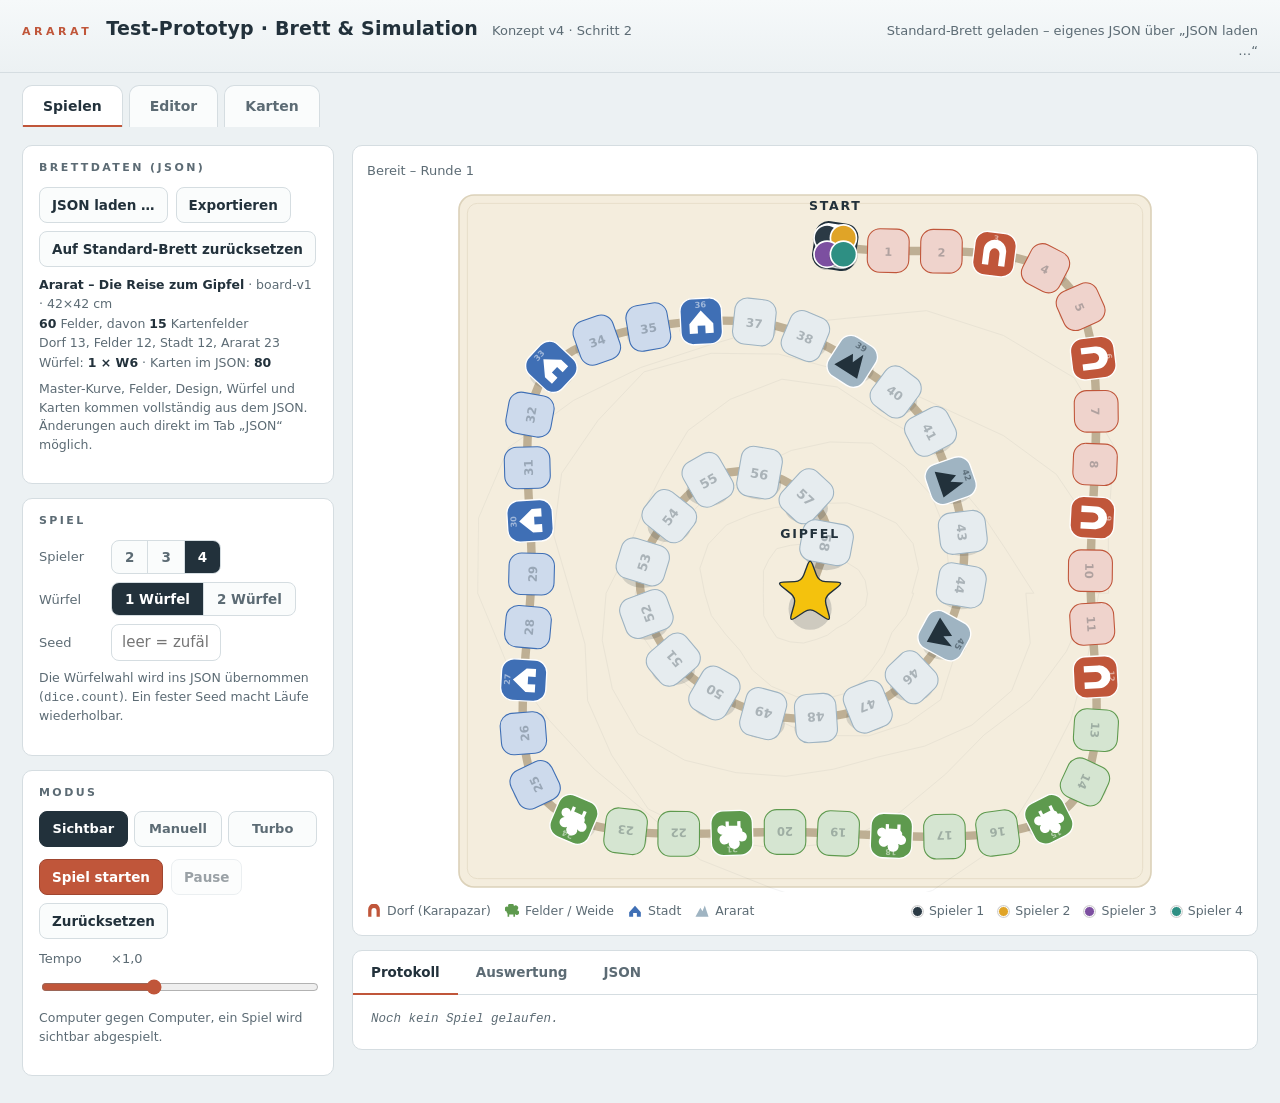
==== commit 591ed8de: "Symbole Dorf und Stadt getauscht - Dorf erhaelt das runde Dach (tor), Stadt das eckige Hausdach (hau" ====
--- a/simulation/index.html
+++ b/simulation/index.html
@@ -1092,7 +1092,7 @@
       "id": "dorf",
       "name": "Dorf (Karapazar)",
       "color": "#C0563A",
-      "symbol": "haus"
+      "symbol": "tor"
     },
     {
       "id": "felder",
@@ -1104,7 +1104,7 @@
       "id": "stadt",
       "name": "Stadt",
       "color": "#3F6FB5",
-      "symbol": "tor"
+      "symbol": "haus"
     },
     {
       "id": "ararat",
